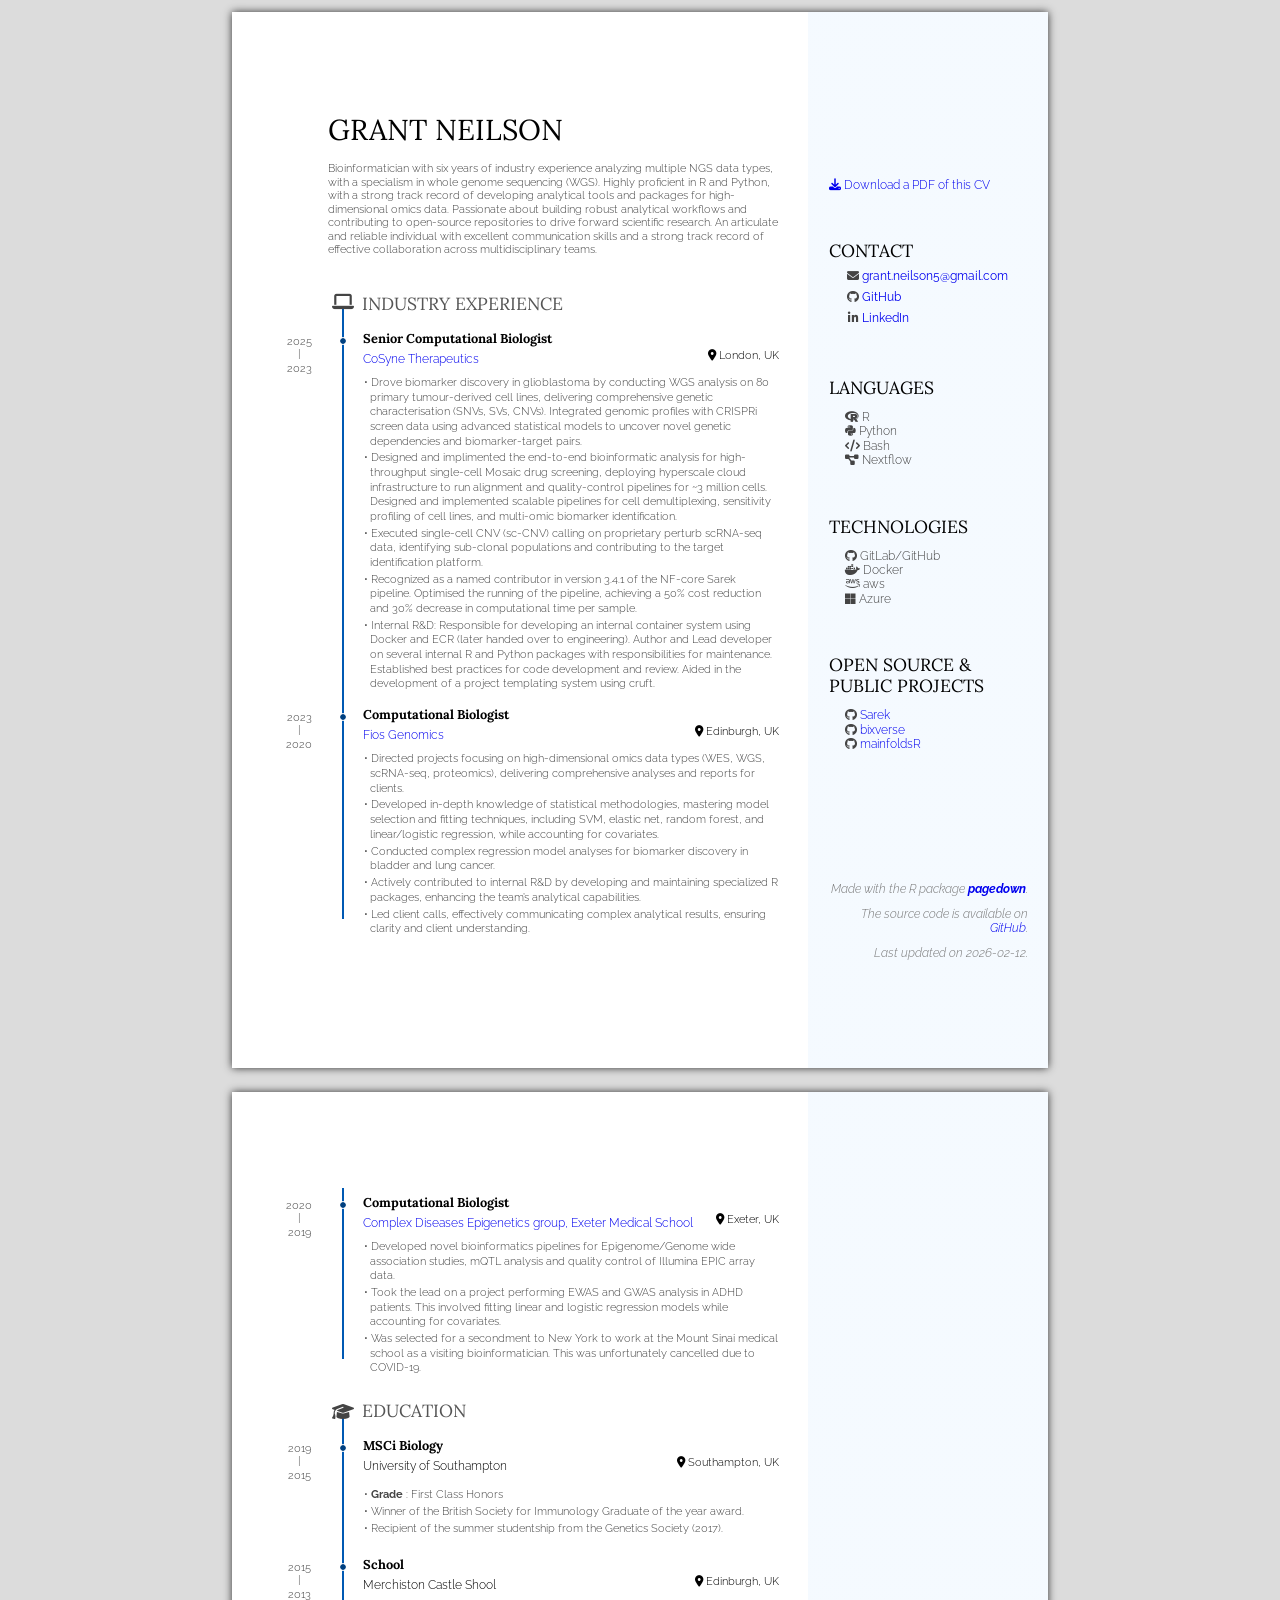
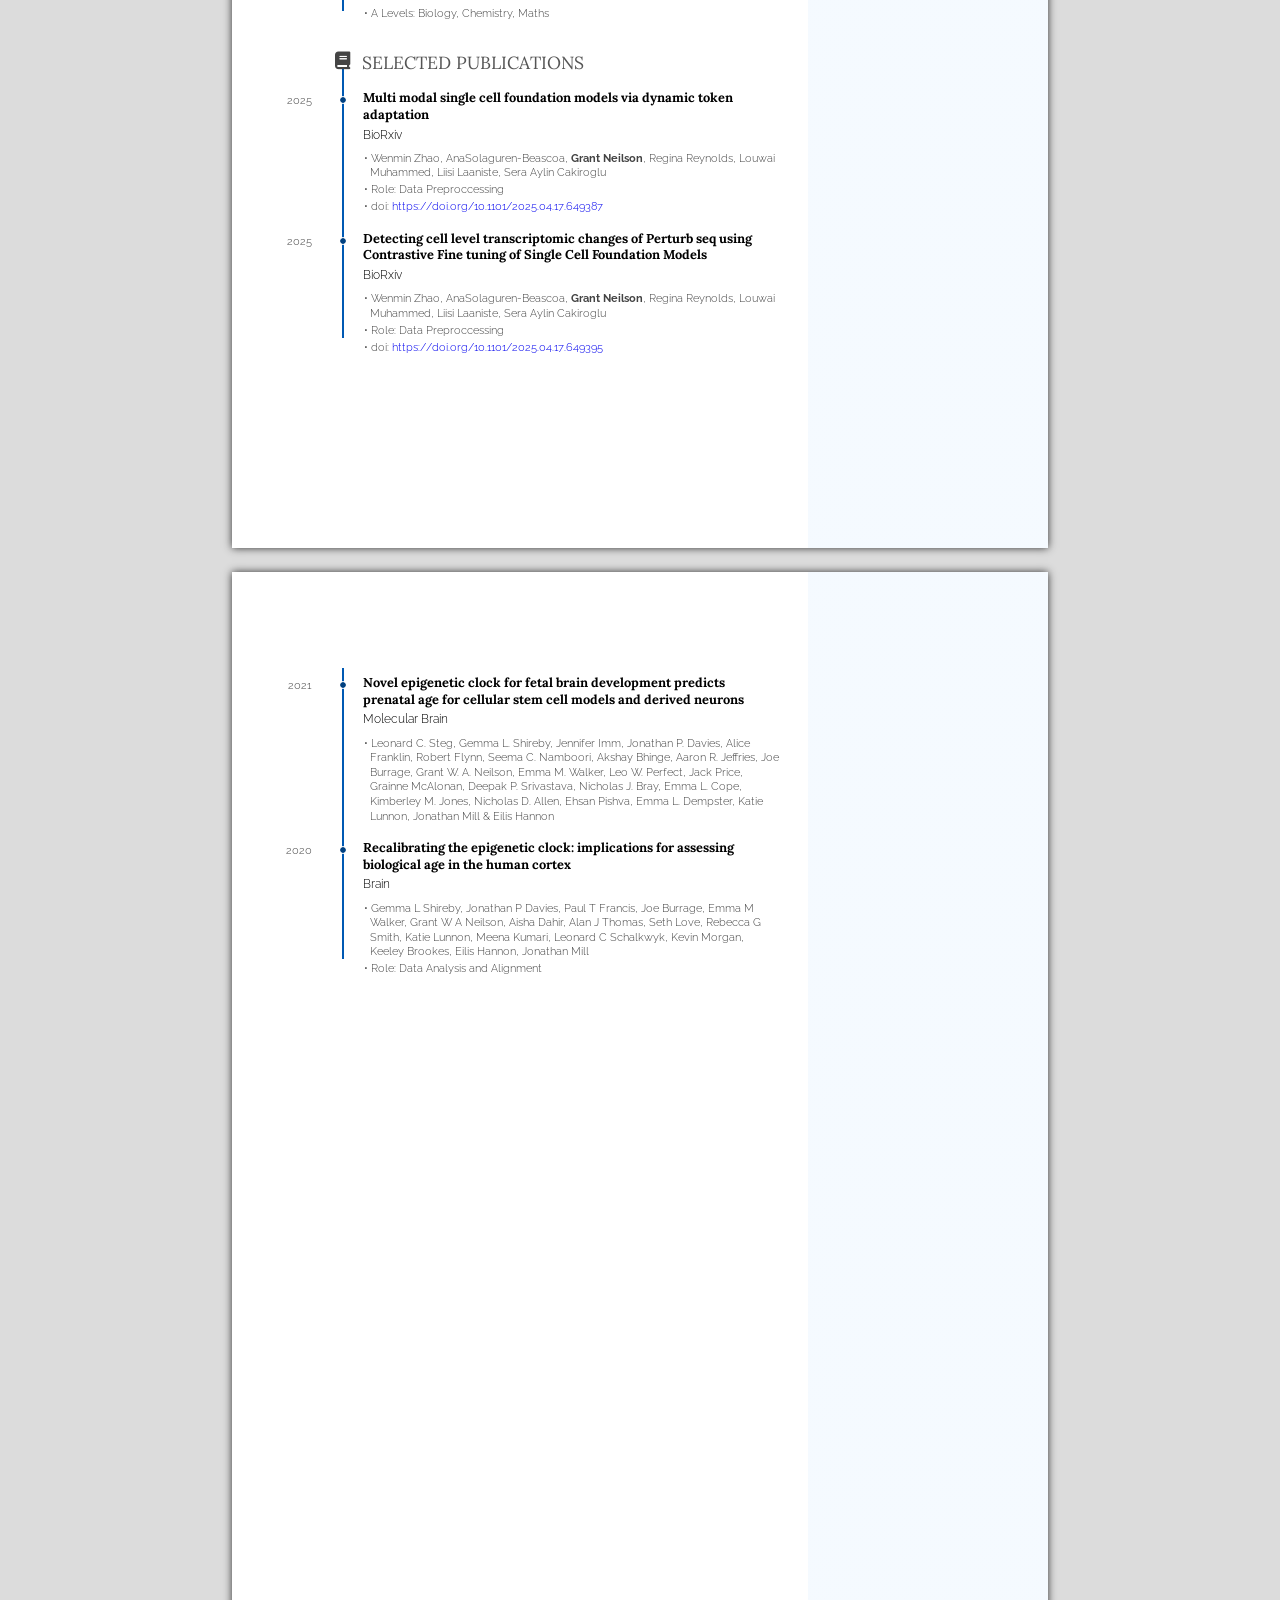
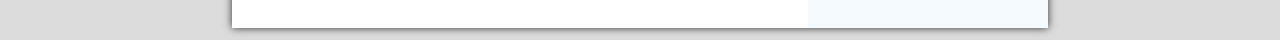
==== docs/index.html @ 5e750977 "reword" ====
<!DOCTYPE html>
<html xmlns="http://www.w3.org/1999/xhtml">
  <head>
    <meta charset="utf-8" />
    <meta http-equiv="Content-Type" content="text/html; charset=utf-8" />
    <meta name="generator" content="pandoc" />
    <meta name="viewport" content="width=device-width, initial-scale=1">

    <meta name="author" content="Grant Neilson" />
    <meta name="date" content="2026-02-12" />
    <title>Grant Neilson’s CV</title>

    
        <style type="text/css">
.fa{font-family:var(--fa-style-family,"Font Awesome 6 Free");font-weight:var(--fa-style,900)}.fa,.fa-brands,.fa-classic,.fa-regular,.fa-sharp,.fa-solid,.fab,.far,.fas{-moz-osx-font-smoothing:grayscale;-webkit-font-smoothing:antialiased;display:var(--fa-display,inline-block);font-style:normal;font-variant:normal;line-height:1;text-rendering:auto}.fa-classic,.fa-regular,.fa-solid,.far,.fas{font-family:"Font Awesome 6 Free"}.fa-brands,.fab{font-family:"Font Awesome 6 Brands"}.fa-1x{font-size:1em}.fa-2x{font-size:2em}.fa-3x{font-size:3em}.fa-4x{font-size:4em}.fa-5x{font-size:5em}.fa-6x{font-size:6em}.fa-7x{font-size:7em}.fa-8x{font-size:8em}.fa-9x{font-size:9em}.fa-10x{font-size:10em}.fa-2xs{font-size:.625em;line-height:.1em;vertical-align:.225em}.fa-xs{font-size:.75em;line-height:.08333em;vertical-align:.125em}.fa-sm{font-size:.875em;line-height:.07143em;vertical-align:.05357em}.fa-lg{font-size:1.25em;line-height:.05em;vertical-align:-.075em}.fa-xl{font-size:1.5em;line-height:.04167em;vertical-align:-.125em}.fa-2xl{font-size:2em;line-height:.03125em;vertical-align:-.1875em}.fa-fw{text-align:center;width:1.25em}.fa-ul{list-style-type:none;margin-left:var(--fa-li-margin,2.5em);padding-left:0}.fa-ul>li{position:relative}.fa-li{left:calc(var(--fa-li-width, 2em)*-1);position:absolute;text-align:center;width:var(--fa-li-width,2em);line-height:inherit}.fa-border{border-radius:var(--fa-border-radius,.1em);border:var(--fa-border-width,.08em) var(--fa-border-style,solid) var(--fa-border-color,#eee);padding:var(--fa-border-padding,.2em .25em .15em)}.fa-pull-left{float:left;margin-right:var(--fa-pull-margin,.3em)}.fa-pull-right{float:right;margin-left:var(--fa-pull-margin,.3em)}.fa-beat{-webkit-animation-name:fa-beat;animation-name:fa-beat;-webkit-animation-delay:var(--fa-animation-delay,0s);animation-delay:var(--fa-animation-delay,0s);-webkit-animation-direction:var(--fa-animation-direction,normal);animation-direction:var(--fa-animation-direction,normal);-webkit-animation-duration:var(--fa-animation-duration,1s);animation-duration:var(--fa-animation-duration,1s);-webkit-animation-iteration-count:var(--fa-animation-iteration-count,infinite);animation-iteration-count:var(--fa-animation-iteration-count,infinite);-webkit-animation-timing-function:var(--fa-animation-timing,ease-in-out);animation-timing-function:var(--fa-animation-timing,ease-in-out)}.fa-bounce{-webkit-animation-name:fa-bounce;animation-name:fa-bounce;-webkit-animation-delay:var(--fa-animation-delay,0s);animation-delay:var(--fa-animation-delay,0s);-webkit-animation-direction:var(--fa-animation-direction,normal);animation-direction:var(--fa-animation-direction,normal);-webkit-animation-duration:var(--fa-animation-duration,1s);animation-duration:var(--fa-animation-duration,1s);-webkit-animation-iteration-count:var(--fa-animation-iteration-count,infinite);animation-iteration-count:var(--fa-animation-iteration-count,infinite);-webkit-animation-timing-function:var(--fa-animation-timing,cubic-bezier(.28,.84,.42,1));animation-timing-function:var(--fa-animation-timing,cubic-bezier(.28,.84,.42,1))}.fa-fade{-webkit-animation-name:fa-fade;animation-name:fa-fade;-webkit-animation-iteration-count:var(--fa-animation-iteration-count,infinite);animation-iteration-count:var(--fa-animation-iteration-count,infinite);-webkit-animation-timing-function:var(--fa-animation-timing,cubic-bezier(.4,0,.6,1));animation-timing-function:var(--fa-animation-timing,cubic-bezier(.4,0,.6,1))}.fa-beat-fade,.fa-fade{-webkit-animation-delay:var(--fa-animation-delay,0s);animation-delay:var(--fa-animation-delay,0s);-webkit-animation-direction:var(--fa-animation-direction,normal);animation-direction:var(--fa-animation-direction,normal);-webkit-animation-duration:var(--fa-animation-duration,1s);animation-duration:var(--fa-animation-duration,1s)}.fa-beat-fade{-webkit-animation-name:fa-beat-fade;animation-name:fa-beat-fade;-webkit-animation-iteration-count:var(--fa-animation-iteration-count,infinite);animation-iteration-count:var(--fa-animation-iteration-count,infinite);-webkit-animation-timing-function:var(--fa-animation-timing,cubic-bezier(.4,0,.6,1));animation-timing-function:var(--fa-animation-timing,cubic-bezier(.4,0,.6,1))}.fa-flip{-webkit-animation-name:fa-flip;animation-name:fa-flip;-webkit-animation-delay:var(--fa-animation-delay,0s);animation-delay:var(--fa-animation-delay,0s);-webkit-animation-direction:var(--fa-animation-direction,normal);animation-direction:var(--fa-animation-direction,normal);-webkit-animation-duration:var(--fa-animation-duration,1s);animation-duration:var(--fa-animation-duration,1s);-webkit-animation-iteration-count:var(--fa-animation-iteration-count,infinite);animation-iteration-count:var(--fa-animation-iteration-count,infinite);-webkit-animation-timing-function:var(--fa-animation-timing,ease-in-out);animation-timing-function:var(--fa-animation-timing,ease-in-out)}.fa-shake{-webkit-animation-name:fa-shake;animation-name:fa-shake;-webkit-animation-duration:var(--fa-animation-duration,1s);animation-duration:var(--fa-animation-duration,1s);-webkit-animation-iteration-count:var(--fa-animation-iteration-count,infinite);animation-iteration-count:var(--fa-animation-iteration-count,infinite);-webkit-animation-timing-function:var(--fa-animation-timing,linear);animation-timing-function:var(--fa-animation-timing,linear)}.fa-shake,.fa-spin{-webkit-animation-delay:var(--fa-animation-delay,0s);animation-delay:var(--fa-animation-delay,0s);-webkit-animation-direction:var(--fa-animation-direction,normal);animation-direction:var(--fa-animation-direction,normal)}.fa-spin{-webkit-animation-name:fa-spin;animation-name:fa-spin;-webkit-animation-duration:var(--fa-animation-duration,2s);animation-duration:var(--fa-animation-duration,2s);-webkit-animation-iteration-count:var(--fa-animation-iteration-count,infinite);animation-iteration-count:var(--fa-animation-iteration-count,infinite);-webkit-animation-timing-function:var(--fa-animation-timing,linear);animation-timing-function:var(--fa-animation-timing,linear)}.fa-spin-reverse{--fa-animation-direction:reverse}.fa-pulse,.fa-spin-pulse{-webkit-animation-name:fa-spin;animation-name:fa-spin;-webkit-animation-direction:var(--fa-animation-direction,normal);animation-direction:var(--fa-animation-direction,normal);-webkit-animation-duration:var(--fa-animation-duration,1s);animation-duration:var(--fa-animation-duration,1s);-webkit-animation-iteration-count:var(--fa-animation-iteration-count,infinite);animation-iteration-count:var(--fa-animation-iteration-count,infinite);-webkit-animation-timing-function:var(--fa-animation-timing,steps(8));animation-timing-function:var(--fa-animation-timing,steps(8))}@media (prefers-reduced-motion:reduce){.fa-beat,.fa-beat-fade,.fa-bounce,.fa-fade,.fa-flip,.fa-pulse,.fa-shake,.fa-spin,.fa-spin-pulse{-webkit-animation-delay:-1ms;animation-delay:-1ms;-webkit-animation-duration:1ms;animation-duration:1ms;-webkit-animation-iteration-count:1;animation-iteration-count:1;-webkit-transition-delay:0s;transition-delay:0s;-webkit-transition-duration:0s;transition-duration:0s}}@-webkit-keyframes fa-beat{0%,90%{-webkit-transform:scale(1);transform:scale(1)}45%{-webkit-transform:scale(var(--fa-beat-scale,1.25));transform:scale(var(--fa-beat-scale,1.25))}}@keyframes fa-beat{0%,90%{-webkit-transform:scale(1);transform:scale(1)}45%{-webkit-transform:scale(var(--fa-beat-scale,1.25));transform:scale(var(--fa-beat-scale,1.25))}}@-webkit-keyframes fa-bounce{0%{-webkit-transform:scale(1) translateY(0);transform:scale(1) translateY(0)}10%{-webkit-transform:scale(var(--fa-bounce-start-scale-x,1.1),var(--fa-bounce-start-scale-y,.9)) translateY(0);transform:scale(var(--fa-bounce-start-scale-x,1.1),var(--fa-bounce-start-scale-y,.9)) translateY(0)}30%{-webkit-transform:scale(var(--fa-bounce-jump-scale-x,.9),var(--fa-bounce-jump-scale-y,1.1)) translateY(var(--fa-bounce-height,-.5em));transform:scale(var(--fa-bounce-jump-scale-x,.9),var(--fa-bounce-jump-scale-y,1.1)) translateY(var(--fa-bounce-height,-.5em))}50%{-webkit-transform:scale(var(--fa-bounce-land-scale-x,1.05),var(--fa-bounce-land-scale-y,.95)) translateY(0);transform:scale(var(--fa-bounce-land-scale-x,1.05),var(--fa-bounce-land-scale-y,.95)) translateY(0)}57%{-webkit-transform:scale(1) translateY(var(--fa-bounce-rebound,-.125em));transform:scale(1) translateY(var(--fa-bounce-rebound,-.125em))}64%{-webkit-transform:scale(1) translateY(0);transform:scale(1) translateY(0)}to{-webkit-transform:scale(1) translateY(0);transform:scale(1) translateY(0)}}@keyframes fa-bounce{0%{-webkit-transform:scale(1) translateY(0);transform:scale(1) translateY(0)}10%{-webkit-transform:scale(var(--fa-bounce-start-scale-x,1.1),var(--fa-bounce-start-scale-y,.9)) translateY(0);transform:scale(var(--fa-bounce-start-scale-x,1.1),var(--fa-bounce-start-scale-y,.9)) translateY(0)}30%{-webkit-transform:scale(var(--fa-bounce-jump-scale-x,.9),var(--fa-bounce-jump-scale-y,1.1)) translateY(var(--fa-bounce-height,-.5em));transform:scale(var(--fa-bounce-jump-scale-x,.9),var(--fa-bounce-jump-scale-y,1.1)) translateY(var(--fa-bounce-height,-.5em))}50%{-webkit-transform:scale(var(--fa-bounce-land-scale-x,1.05),var(--fa-bounce-land-scale-y,.95)) translateY(0);transform:scale(var(--fa-bounce-land-scale-x,1.05),var(--fa-bounce-land-scale-y,.95)) translateY(0)}57%{-webkit-transform:scale(1) translateY(var(--fa-bounce-rebound,-.125em));transform:scale(1) translateY(var(--fa-bounce-rebound,-.125em))}64%{-webkit-transform:scale(1) translateY(0);transform:scale(1) translateY(0)}to{-webkit-transform:scale(1) translateY(0);transform:scale(1) translateY(0)}}@-webkit-keyframes fa-fade{50%{opacity:var(--fa-fade-opacity,.4)}}@keyframes fa-fade{50%{opacity:var(--fa-fade-opacity,.4)}}@-webkit-keyframes fa-beat-fade{0%,to{opacity:var(--fa-beat-fade-opacity,.4);-webkit-transform:scale(1);transform:scale(1)}50%{opacity:1;-webkit-transform:scale(var(--fa-beat-fade-scale,1.125));transform:scale(var(--fa-beat-fade-scale,1.125))}}@keyframes fa-beat-fade{0%,to{opacity:var(--fa-beat-fade-opacity,.4);-webkit-transform:scale(1);transform:scale(1)}50%{opacity:1;-webkit-transform:scale(var(--fa-beat-fade-scale,1.125));transform:scale(var(--fa-beat-fade-scale,1.125))}}@-webkit-keyframes fa-flip{50%{-webkit-transform:rotate3d(var(--fa-flip-x,0),var(--fa-flip-y,1),var(--fa-flip-z,0),var(--fa-flip-angle,-180deg));transform:rotate3d(var(--fa-flip-x,0),var(--fa-flip-y,1),var(--fa-flip-z,0),var(--fa-flip-angle,-180deg))}}@keyframes fa-flip{50%{-webkit-transform:rotate3d(var(--fa-flip-x,0),var(--fa-flip-y,1),var(--fa-flip-z,0),var(--fa-flip-angle,-180deg));transform:rotate3d(var(--fa-flip-x,0),var(--fa-flip-y,1),var(--fa-flip-z,0),var(--fa-flip-angle,-180deg))}}@-webkit-keyframes fa-shake{0%{-webkit-transform:rotate(-15deg);transform:rotate(-15deg)}4%{-webkit-transform:rotate(15deg);transform:rotate(15deg)}8%,24%{-webkit-transform:rotate(-18deg);transform:rotate(-18deg)}12%,28%{-webkit-transform:rotate(18deg);transform:rotate(18deg)}16%{-webkit-transform:rotate(-22deg);transform:rotate(-22deg)}20%{-webkit-transform:rotate(22deg);transform:rotate(22deg)}32%{-webkit-transform:rotate(-12deg);transform:rotate(-12deg)}36%{-webkit-transform:rotate(12deg);transform:rotate(12deg)}40%,to{-webkit-transform:rotate(0deg);transform:rotate(0deg)}}@keyframes fa-shake{0%{-webkit-transform:rotate(-15deg);transform:rotate(-15deg)}4%{-webkit-transform:rotate(15deg);transform:rotate(15deg)}8%,24%{-webkit-transform:rotate(-18deg);transform:rotate(-18deg)}12%,28%{-webkit-transform:rotate(18deg);transform:rotate(18deg)}16%{-webkit-transform:rotate(-22deg);transform:rotate(-22deg)}20%{-webkit-transform:rotate(22deg);transform:rotate(22deg)}32%{-webkit-transform:rotate(-12deg);transform:rotate(-12deg)}36%{-webkit-transform:rotate(12deg);transform:rotate(12deg)}40%,to{-webkit-transform:rotate(0deg);transform:rotate(0deg)}}@-webkit-keyframes fa-spin{0%{-webkit-transform:rotate(0deg);transform:rotate(0deg)}to{-webkit-transform:rotate(1turn);transform:rotate(1turn)}}@keyframes fa-spin{0%{-webkit-transform:rotate(0deg);transform:rotate(0deg)}to{-webkit-transform:rotate(1turn);transform:rotate(1turn)}}.fa-rotate-90{-webkit-transform:rotate(90deg);transform:rotate(90deg)}.fa-rotate-180{-webkit-transform:rotate(180deg);transform:rotate(180deg)}.fa-rotate-270{-webkit-transform:rotate(270deg);transform:rotate(270deg)}.fa-flip-horizontal{-webkit-transform:scaleX(-1);transform:scaleX(-1)}.fa-flip-vertical{-webkit-transform:scaleY(-1);transform:scaleY(-1)}.fa-flip-both,.fa-flip-horizontal.fa-flip-vertical{-webkit-transform:scale(-1);transform:scale(-1)}.fa-rotate-by{-webkit-transform:rotate(var(--fa-rotate-angle,0));transform:rotate(var(--fa-rotate-angle,0))}.fa-stack{display:inline-block;height:2em;line-height:2em;position:relative;vertical-align:middle;width:2.5em}.fa-stack-1x,.fa-stack-2x{left:0;position:absolute;text-align:center;width:100%;z-index:var(--fa-stack-z-index,auto)}.fa-stack-1x{line-height:inherit}.fa-stack-2x{font-size:2em}.fa-inverse{color:var(--fa-inverse,#fff)}
.fa-0:before{content:"\30"}.fa-1:before{content:"\31"}.fa-2:before{content:"\32"}.fa-3:before{content:"\33"}.fa-4:before{content:"\34"}.fa-5:before{content:"\35"}.fa-6:before{content:"\36"}.fa-7:before{content:"\37"}.fa-8:before{content:"\38"}.fa-9:before{content:"\39"}.fa-fill-drip:before{content:"\f576"}.fa-arrows-to-circle:before{content:"\e4bd"}.fa-chevron-circle-right:before,.fa-circle-chevron-right:before{content:"\f138"}.fa-at:before{content:"\40"}.fa-trash-alt:before,.fa-trash-can:before{content:"\f2ed"}.fa-text-height:before{content:"\f034"}.fa-user-times:before,.fa-user-xmark:before{content:"\f235"}.fa-stethoscope:before{content:"\f0f1"}.fa-comment-alt:before,.fa-message:before{content:"\f27a"}.fa-info:before{content:"\f129"}.fa-compress-alt:before,.fa-down-left-and-up-right-to-center:before{content:"\f422"}.fa-explosion:before{content:"\e4e9"}.fa-file-alt:before,.fa-file-lines:before,.fa-file-text:before{content:"\f15c"}.fa-wave-square:before{content:"\f83e"}.fa-ring:before{content:"\f70b"}.fa-building-un:before{content:"\e4d9"}.fa-dice-three:before{content:"\f527"}.fa-calendar-alt:before,.fa-calendar-days:before{content:"\f073"}.fa-anchor-circle-check:before{content:"\e4aa"}.fa-building-circle-arrow-right:before{content:"\e4d1"}.fa-volleyball-ball:before,.fa-volleyball:before{content:"\f45f"}.fa-arrows-up-to-line:before{content:"\e4c2"}.fa-sort-desc:before,.fa-sort-down:before{content:"\f0dd"}.fa-circle-minus:before,.fa-minus-circle:before{content:"\f056"}.fa-door-open:before{content:"\f52b"}.fa-right-from-bracket:before,.fa-sign-out-alt:before{content:"\f2f5"}.fa-atom:before{content:"\f5d2"}.fa-soap:before{content:"\e06e"}.fa-heart-music-camera-bolt:before,.fa-icons:before{content:"\f86d"}.fa-microphone-alt-slash:before,.fa-microphone-lines-slash:before{content:"\f539"}.fa-bridge-circle-check:before{content:"\e4c9"}.fa-pump-medical:before{content:"\e06a"}.fa-fingerprint:before{content:"\f577"}.fa-hand-point-right:before{content:"\f0a4"}.fa-magnifying-glass-location:before,.fa-search-location:before{content:"\f689"}.fa-forward-step:before,.fa-step-forward:before{content:"\f051"}.fa-face-smile-beam:before,.fa-smile-beam:before{content:"\f5b8"}.fa-flag-checkered:before{content:"\f11e"}.fa-football-ball:before,.fa-football:before{content:"\f44e"}.fa-school-circle-exclamation:before{content:"\e56c"}.fa-crop:before{content:"\f125"}.fa-angle-double-down:before,.fa-angles-down:before{content:"\f103"}.fa-users-rectangle:before{content:"\e594"}.fa-people-roof:before{content:"\e537"}.fa-people-line:before{content:"\e534"}.fa-beer-mug-empty:before,.fa-beer:before{content:"\f0fc"}.fa-diagram-predecessor:before{content:"\e477"}.fa-arrow-up-long:before,.fa-long-arrow-up:before{content:"\f176"}.fa-burn:before,.fa-fire-flame-simple:before{content:"\f46a"}.fa-male:before,.fa-person:before{content:"\f183"}.fa-laptop:before{content:"\f109"}.fa-file-csv:before{content:"\f6dd"}.fa-menorah:before{content:"\f676"}.fa-truck-plane:before{content:"\e58f"}.fa-record-vinyl:before{content:"\f8d9"}.fa-face-grin-stars:before,.fa-grin-stars:before{content:"\f587"}.fa-bong:before{content:"\f55c"}.fa-pastafarianism:before,.fa-spaghetti-monster-flying:before{content:"\f67b"}.fa-arrow-down-up-across-line:before{content:"\e4af"}.fa-spoon:before,.fa-utensil-spoon:before{content:"\f2e5"}.fa-jar-wheat:before{content:"\e517"}.fa-envelopes-bulk:before,.fa-mail-bulk:before{content:"\f674"}.fa-file-circle-exclamation:before{content:"\e4eb"}.fa-circle-h:before,.fa-hospital-symbol:before{content:"\f47e"}.fa-pager:before{content:"\f815"}.fa-address-book:before,.fa-contact-book:before{content:"\f2b9"}.fa-strikethrough:before{content:"\f0cc"}.fa-k:before{content:"\4b"}.fa-landmark-flag:before{content:"\e51c"}.fa-pencil-alt:before,.fa-pencil:before{content:"\f303"}.fa-backward:before{content:"\f04a"}.fa-caret-right:before{content:"\f0da"}.fa-comments:before{content:"\f086"}.fa-file-clipboard:before,.fa-paste:before{content:"\f0ea"}.fa-code-pull-request:before{content:"\e13c"}.fa-clipboard-list:before{content:"\f46d"}.fa-truck-loading:before,.fa-truck-ramp-box:before{content:"\f4de"}.fa-user-check:before{content:"\f4fc"}.fa-vial-virus:before{content:"\e597"}.fa-sheet-plastic:before{content:"\e571"}.fa-blog:before{content:"\f781"}.fa-user-ninja:before{content:"\f504"}.fa-person-arrow-up-from-line:before{content:"\e539"}.fa-scroll-torah:before,.fa-torah:before{content:"\f6a0"}.fa-broom-ball:before,.fa-quidditch-broom-ball:before,.fa-quidditch:before{content:"\f458"}.fa-toggle-off:before{content:"\f204"}.fa-archive:before,.fa-box-archive:before{content:"\f187"}.fa-person-drowning:before{content:"\e545"}.fa-arrow-down-9-1:before,.fa-sort-numeric-desc:before,.fa-sort-numeric-down-alt:before{content:"\f886"}.fa-face-grin-tongue-squint:before,.fa-grin-tongue-squint:before{content:"\f58a"}.fa-spray-can:before{content:"\f5bd"}.fa-truck-monster:before{content:"\f63b"}.fa-w:before{content:"\57"}.fa-earth-africa:before,.fa-globe-africa:before{content:"\f57c"}.fa-rainbow:before{content:"\f75b"}.fa-circle-notch:before{content:"\f1ce"}.fa-tablet-alt:before,.fa-tablet-screen-button:before{content:"\f3fa"}.fa-paw:before{content:"\f1b0"}.fa-cloud:before{content:"\f0c2"}.fa-trowel-bricks:before{content:"\e58a"}.fa-face-flushed:before,.fa-flushed:before{content:"\f579"}.fa-hospital-user:before{content:"\f80d"}.fa-tent-arrow-left-right:before{content:"\e57f"}.fa-gavel:before,.fa-legal:before{content:"\f0e3"}.fa-binoculars:before{content:"\f1e5"}.fa-microphone-slash:before{content:"\f131"}.fa-box-tissue:before{content:"\e05b"}.fa-motorcycle:before{content:"\f21c"}.fa-bell-concierge:before,.fa-concierge-bell:before{content:"\f562"}.fa-pen-ruler:before,.fa-pencil-ruler:before{content:"\f5ae"}.fa-people-arrows-left-right:before,.fa-people-arrows:before{content:"\e068"}.fa-mars-and-venus-burst:before{content:"\e523"}.fa-caret-square-right:before,.fa-square-caret-right:before{content:"\f152"}.fa-cut:before,.fa-scissors:before{content:"\f0c4"}.fa-sun-plant-wilt:before{content:"\e57a"}.fa-toilets-portable:before{content:"\e584"}.fa-hockey-puck:before{content:"\f453"}.fa-table:before{content:"\f0ce"}.fa-magnifying-glass-arrow-right:before{content:"\e521"}.fa-digital-tachograph:before,.fa-tachograph-digital:before{content:"\f566"}.fa-users-slash:before{content:"\e073"}.fa-clover:before{content:"\e139"}.fa-mail-reply:before,.fa-reply:before{content:"\f3e5"}.fa-star-and-crescent:before{content:"\f699"}.fa-house-fire:before{content:"\e50c"}.fa-minus-square:before,.fa-square-minus:before{content:"\f146"}.fa-helicopter:before{content:"\f533"}.fa-compass:before{content:"\f14e"}.fa-caret-square-down:before,.fa-square-caret-down:before{content:"\f150"}.fa-file-circle-question:before{content:"\e4ef"}.fa-laptop-code:before{content:"\f5fc"}.fa-swatchbook:before{content:"\f5c3"}.fa-prescription-bottle:before{content:"\f485"}.fa-bars:before,.fa-navicon:before{content:"\f0c9"}.fa-people-group:before{content:"\e533"}.fa-hourglass-3:before,.fa-hourglass-end:before{content:"\f253"}.fa-heart-broken:before,.fa-heart-crack:before{content:"\f7a9"}.fa-external-link-square-alt:before,.fa-square-up-right:before{content:"\f360"}.fa-face-kiss-beam:before,.fa-kiss-beam:before{content:"\f597"}.fa-film:before{content:"\f008"}.fa-ruler-horizontal:before{content:"\f547"}.fa-people-robbery:before{content:"\e536"}.fa-lightbulb:before{content:"\f0eb"}.fa-caret-left:before{content:"\f0d9"}.fa-circle-exclamation:before,.fa-exclamation-circle:before{content:"\f06a"}.fa-school-circle-xmark:before{content:"\e56d"}.fa-arrow-right-from-bracket:before,.fa-sign-out:before{content:"\f08b"}.fa-chevron-circle-down:before,.fa-circle-chevron-down:before{content:"\f13a"}.fa-unlock-alt:before,.fa-unlock-keyhole:before{content:"\f13e"}.fa-cloud-showers-heavy:before{content:"\f740"}.fa-headphones-alt:before,.fa-headphones-simple:before{content:"\f58f"}.fa-sitemap:before{content:"\f0e8"}.fa-circle-dollar-to-slot:before,.fa-donate:before{content:"\f4b9"}.fa-memory:before{content:"\f538"}.fa-road-spikes:before{content:"\e568"}.fa-fire-burner:before{content:"\e4f1"}.fa-flag:before{content:"\f024"}.fa-hanukiah:before{content:"\f6e6"}.fa-feather:before{content:"\f52d"}.fa-volume-down:before,.fa-volume-low:before{content:"\f027"}.fa-comment-slash:before{content:"\f4b3"}.fa-cloud-sun-rain:before{content:"\f743"}.fa-compress:before{content:"\f066"}.fa-wheat-alt:before,.fa-wheat-awn:before{content:"\e2cd"}.fa-ankh:before{content:"\f644"}.fa-hands-holding-child:before{content:"\e4fa"}.fa-asterisk:before{content:"\2a"}.fa-check-square:before,.fa-square-check:before{content:"\f14a"}.fa-peseta-sign:before{content:"\e221"}.fa-header:before,.fa-heading:before{content:"\f1dc"}.fa-ghost:before{content:"\f6e2"}.fa-list-squares:before,.fa-list:before{content:"\f03a"}.fa-phone-square-alt:before,.fa-square-phone-flip:before{content:"\f87b"}.fa-cart-plus:before{content:"\f217"}.fa-gamepad:before{content:"\f11b"}.fa-circle-dot:before,.fa-dot-circle:before{content:"\f192"}.fa-dizzy:before,.fa-face-dizzy:before{content:"\f567"}.fa-egg:before{content:"\f7fb"}.fa-house-medical-circle-xmark:before{content:"\e513"}.fa-campground:before{content:"\f6bb"}.fa-folder-plus:before{content:"\f65e"}.fa-futbol-ball:before,.fa-futbol:before,.fa-soccer-ball:before{content:"\f1e3"}.fa-paint-brush:before,.fa-paintbrush:before{content:"\f1fc"}.fa-lock:before{content:"\f023"}.fa-gas-pump:before{content:"\f52f"}.fa-hot-tub-person:before,.fa-hot-tub:before{content:"\f593"}.fa-map-location:before,.fa-map-marked:before{content:"\f59f"}.fa-house-flood-water:before{content:"\e50e"}.fa-tree:before{content:"\f1bb"}.fa-bridge-lock:before{content:"\e4cc"}.fa-sack-dollar:before{content:"\f81d"}.fa-edit:before,.fa-pen-to-square:before{content:"\f044"}.fa-car-side:before{content:"\f5e4"}.fa-share-alt:before,.fa-share-nodes:before{content:"\f1e0"}.fa-heart-circle-minus:before{content:"\e4ff"}.fa-hourglass-2:before,.fa-hourglass-half:before{content:"\f252"}.fa-microscope:before{content:"\f610"}.fa-sink:before{content:"\e06d"}.fa-bag-shopping:before,.fa-shopping-bag:before{content:"\f290"}.fa-arrow-down-z-a:before,.fa-sort-alpha-desc:before,.fa-sort-alpha-down-alt:before{content:"\f881"}.fa-mitten:before{content:"\f7b5"}.fa-person-rays:before{content:"\e54d"}.fa-users:before{content:"\f0c0"}.fa-eye-slash:before{content:"\f070"}.fa-flask-vial:before{content:"\e4f3"}.fa-hand-paper:before,.fa-hand:before{content:"\f256"}.fa-om:before{content:"\f679"}.fa-worm:before{content:"\e599"}.fa-house-circle-xmark:before{content:"\e50b"}.fa-plug:before{content:"\f1e6"}.fa-chevron-up:before{content:"\f077"}.fa-hand-spock:before{content:"\f259"}.fa-stopwatch:before{content:"\f2f2"}.fa-face-kiss:before,.fa-kiss:before{content:"\f596"}.fa-bridge-circle-xmark:before{content:"\e4cb"}.fa-face-grin-tongue:before,.fa-grin-tongue:before{content:"\f589"}.fa-chess-bishop:before{content:"\f43a"}.fa-face-grin-wink:before,.fa-grin-wink:before{content:"\f58c"}.fa-deaf:before,.fa-deafness:before,.fa-ear-deaf:before,.fa-hard-of-hearing:before{content:"\f2a4"}.fa-road-circle-check:before{content:"\e564"}.fa-dice-five:before{content:"\f523"}.fa-rss-square:before,.fa-square-rss:before{content:"\f143"}.fa-land-mine-on:before{content:"\e51b"}.fa-i-cursor:before{content:"\f246"}.fa-stamp:before{content:"\f5bf"}.fa-stairs:before{content:"\e289"}.fa-i:before{content:"\49"}.fa-hryvnia-sign:before,.fa-hryvnia:before{content:"\f6f2"}.fa-pills:before{content:"\f484"}.fa-face-grin-wide:before,.fa-grin-alt:before{content:"\f581"}.fa-tooth:before{content:"\f5c9"}.fa-v:before{content:"\56"}.fa-bangladeshi-taka-sign:before{content:"\e2e6"}.fa-bicycle:before{content:"\f206"}.fa-rod-asclepius:before,.fa-rod-snake:before,.fa-staff-aesculapius:before,.fa-staff-snake:before{content:"\e579"}.fa-head-side-cough-slash:before{content:"\e062"}.fa-ambulance:before,.fa-truck-medical:before{content:"\f0f9"}.fa-wheat-awn-circle-exclamation:before{content:"\e598"}.fa-snowman:before{content:"\f7d0"}.fa-mortar-pestle:before{content:"\f5a7"}.fa-road-barrier:before{content:"\e562"}.fa-school:before{content:"\f549"}.fa-igloo:before{content:"\f7ae"}.fa-joint:before{content:"\f595"}.fa-angle-right:before{content:"\f105"}.fa-horse:before{content:"\f6f0"}.fa-q:before{content:"\51"}.fa-g:before{content:"\47"}.fa-notes-medical:before{content:"\f481"}.fa-temperature-2:before,.fa-temperature-half:before,.fa-thermometer-2:before,.fa-thermometer-half:before{content:"\f2c9"}.fa-dong-sign:before{content:"\e169"}.fa-capsules:before{content:"\f46b"}.fa-poo-bolt:before,.fa-poo-storm:before{content:"\f75a"}.fa-face-frown-open:before,.fa-frown-open:before{content:"\f57a"}.fa-hand-point-up:before{content:"\f0a6"}.fa-money-bill:before{content:"\f0d6"}.fa-bookmark:before{content:"\f02e"}.fa-align-justify:before{content:"\f039"}.fa-umbrella-beach:before{content:"\f5ca"}.fa-helmet-un:before{content:"\e503"}.fa-bullseye:before{content:"\f140"}.fa-bacon:before{content:"\f7e5"}.fa-hand-point-down:before{content:"\f0a7"}.fa-arrow-up-from-bracket:before{content:"\e09a"}.fa-folder-blank:before,.fa-folder:before{content:"\f07b"}.fa-file-medical-alt:before,.fa-file-waveform:before{content:"\f478"}.fa-radiation:before{content:"\f7b9"}.fa-chart-simple:before{content:"\e473"}.fa-mars-stroke:before{content:"\f229"}.fa-vial:before{content:"\f492"}.fa-dashboard:before,.fa-gauge-med:before,.fa-gauge:before,.fa-tachometer-alt-average:before{content:"\f624"}.fa-magic-wand-sparkles:before,.fa-wand-magic-sparkles:before{content:"\e2ca"}.fa-e:before{content:"\45"}.fa-pen-alt:before,.fa-pen-clip:before{content:"\f305"}.fa-bridge-circle-exclamation:before{content:"\e4ca"}.fa-user:before{content:"\f007"}.fa-school-circle-check:before{content:"\e56b"}.fa-dumpster:before{content:"\f793"}.fa-shuttle-van:before,.fa-van-shuttle:before{content:"\f5b6"}.fa-building-user:before{content:"\e4da"}.fa-caret-square-left:before,.fa-square-caret-left:before{content:"\f191"}.fa-highlighter:before{content:"\f591"}.fa-key:before{content:"\f084"}.fa-bullhorn:before{content:"\f0a1"}.fa-globe:before{content:"\f0ac"}.fa-synagogue:before{content:"\f69b"}.fa-person-half-dress:before{content:"\e548"}.fa-road-bridge:before{content:"\e563"}.fa-location-arrow:before{content:"\f124"}.fa-c:before{content:"\43"}.fa-tablet-button:before{content:"\f10a"}.fa-building-lock:before{content:"\e4d6"}.fa-pizza-slice:before{content:"\f818"}.fa-money-bill-wave:before{content:"\f53a"}.fa-area-chart:before,.fa-chart-area:before{content:"\f1fe"}.fa-house-flag:before{content:"\e50d"}.fa-person-circle-minus:before{content:"\e540"}.fa-ban:before,.fa-cancel:before{content:"\f05e"}.fa-camera-rotate:before{content:"\e0d8"}.fa-air-freshener:before,.fa-spray-can-sparkles:before{content:"\f5d0"}.fa-star:before{content:"\f005"}.fa-repeat:before{content:"\f363"}.fa-cross:before{content:"\f654"}.fa-box:before{content:"\f466"}.fa-venus-mars:before{content:"\f228"}.fa-arrow-pointer:before,.fa-mouse-pointer:before{content:"\f245"}.fa-expand-arrows-alt:before,.fa-maximize:before{content:"\f31e"}.fa-charging-station:before{content:"\f5e7"}.fa-shapes:before,.fa-triangle-circle-square:before{content:"\f61f"}.fa-random:before,.fa-shuffle:before{content:"\f074"}.fa-person-running:before,.fa-running:before{content:"\f70c"}.fa-mobile-retro:before{content:"\e527"}.fa-grip-lines-vertical:before{content:"\f7a5"}.fa-spider:before{content:"\f717"}.fa-hands-bound:before{content:"\e4f9"}.fa-file-invoice-dollar:before{content:"\f571"}.fa-plane-circle-exclamation:before{content:"\e556"}.fa-x-ray:before{content:"\f497"}.fa-spell-check:before{content:"\f891"}.fa-slash:before{content:"\f715"}.fa-computer-mouse:before,.fa-mouse:before{content:"\f8cc"}.fa-arrow-right-to-bracket:before,.fa-sign-in:before{content:"\f090"}.fa-shop-slash:before,.fa-store-alt-slash:before{content:"\e070"}.fa-server:before{content:"\f233"}.fa-virus-covid-slash:before{content:"\e4a9"}.fa-shop-lock:before{content:"\e4a5"}.fa-hourglass-1:before,.fa-hourglass-start:before{content:"\f251"}.fa-blender-phone:before{content:"\f6b6"}.fa-building-wheat:before{content:"\e4db"}.fa-person-breastfeeding:before{content:"\e53a"}.fa-right-to-bracket:before,.fa-sign-in-alt:before{content:"\f2f6"}.fa-venus:before{content:"\f221"}.fa-passport:before{content:"\f5ab"}.fa-heart-pulse:before,.fa-heartbeat:before{content:"\f21e"}.fa-people-carry-box:before,.fa-people-carry:before{content:"\f4ce"}.fa-temperature-high:before{content:"\f769"}.fa-microchip:before{content:"\f2db"}.fa-crown:before{content:"\f521"}.fa-weight-hanging:before{content:"\f5cd"}.fa-xmarks-lines:before{content:"\e59a"}.fa-file-prescription:before{content:"\f572"}.fa-weight-scale:before,.fa-weight:before{content:"\f496"}.fa-user-friends:before,.fa-user-group:before{content:"\f500"}.fa-arrow-up-a-z:before,.fa-sort-alpha-up:before{content:"\f15e"}.fa-chess-knight:before{content:"\f441"}.fa-face-laugh-squint:before,.fa-laugh-squint:before{content:"\f59b"}.fa-wheelchair:before{content:"\f193"}.fa-arrow-circle-up:before,.fa-circle-arrow-up:before{content:"\f0aa"}.fa-toggle-on:before{content:"\f205"}.fa-person-walking:before,.fa-walking:before{content:"\f554"}.fa-l:before{content:"\4c"}.fa-fire:before{content:"\f06d"}.fa-bed-pulse:before,.fa-procedures:before{content:"\f487"}.fa-shuttle-space:before,.fa-space-shuttle:before{content:"\f197"}.fa-face-laugh:before,.fa-laugh:before{content:"\f599"}.fa-folder-open:before{content:"\f07c"}.fa-heart-circle-plus:before{content:"\e500"}.fa-code-fork:before{content:"\e13b"}.fa-city:before{content:"\f64f"}.fa-microphone-alt:before,.fa-microphone-lines:before{content:"\f3c9"}.fa-pepper-hot:before{content:"\f816"}.fa-unlock:before{content:"\f09c"}.fa-colon-sign:before{content:"\e140"}.fa-headset:before{content:"\f590"}.fa-store-slash:before{content:"\e071"}.fa-road-circle-xmark:before{content:"\e566"}.fa-user-minus:before{content:"\f503"}.fa-mars-stroke-up:before,.fa-mars-stroke-v:before{content:"\f22a"}.fa-champagne-glasses:before,.fa-glass-cheers:before{content:"\f79f"}.fa-clipboard:before{content:"\f328"}.fa-house-circle-exclamation:before{content:"\e50a"}.fa-file-arrow-up:before,.fa-file-upload:before{content:"\f574"}.fa-wifi-3:before,.fa-wifi-strong:before,.fa-wifi:before{content:"\f1eb"}.fa-bath:before,.fa-bathtub:before{content:"\f2cd"}.fa-underline:before{content:"\f0cd"}.fa-user-edit:before,.fa-user-pen:before{content:"\f4ff"}.fa-signature:before{content:"\f5b7"}.fa-stroopwafel:before{content:"\f551"}.fa-bold:before{content:"\f032"}.fa-anchor-lock:before{content:"\e4ad"}.fa-building-ngo:before{content:"\e4d7"}.fa-manat-sign:before{content:"\e1d5"}.fa-not-equal:before{content:"\f53e"}.fa-border-style:before,.fa-border-top-left:before{content:"\f853"}.fa-map-location-dot:before,.fa-map-marked-alt:before{content:"\f5a0"}.fa-jedi:before{content:"\f669"}.fa-poll:before,.fa-square-poll-vertical:before{content:"\f681"}.fa-mug-hot:before{content:"\f7b6"}.fa-battery-car:before,.fa-car-battery:before{content:"\f5df"}.fa-gift:before{content:"\f06b"}.fa-dice-two:before{content:"\f528"}.fa-chess-queen:before{content:"\f445"}.fa-glasses:before{content:"\f530"}.fa-chess-board:before{content:"\f43c"}.fa-building-circle-check:before{content:"\e4d2"}.fa-person-chalkboard:before{content:"\e53d"}.fa-mars-stroke-h:before,.fa-mars-stroke-right:before{content:"\f22b"}.fa-hand-back-fist:before,.fa-hand-rock:before{content:"\f255"}.fa-caret-square-up:before,.fa-square-caret-up:before{content:"\f151"}.fa-cloud-showers-water:before{content:"\e4e4"}.fa-bar-chart:before,.fa-chart-bar:before{content:"\f080"}.fa-hands-bubbles:before,.fa-hands-wash:before{content:"\e05e"}.fa-less-than-equal:before{content:"\f537"}.fa-train:before{content:"\f238"}.fa-eye-low-vision:before,.fa-low-vision:before{content:"\f2a8"}.fa-crow:before{content:"\f520"}.fa-sailboat:before{content:"\e445"}.fa-window-restore:before{content:"\f2d2"}.fa-plus-square:before,.fa-square-plus:before{content:"\f0fe"}.fa-torii-gate:before{content:"\f6a1"}.fa-frog:before{content:"\f52e"}.fa-bucket:before{content:"\e4cf"}.fa-image:before{content:"\f03e"}.fa-microphone:before{content:"\f130"}.fa-cow:before{content:"\f6c8"}.fa-caret-up:before{content:"\f0d8"}.fa-screwdriver:before{content:"\f54a"}.fa-folder-closed:before{content:"\e185"}.fa-house-tsunami:before{content:"\e515"}.fa-square-nfi:before{content:"\e576"}.fa-arrow-up-from-ground-water:before{content:"\e4b5"}.fa-glass-martini-alt:before,.fa-martini-glass:before{content:"\f57b"}.fa-rotate-back:before,.fa-rotate-backward:before,.fa-rotate-left:before,.fa-undo-alt:before{content:"\f2ea"}.fa-columns:before,.fa-table-columns:before{content:"\f0db"}.fa-lemon:before{content:"\f094"}.fa-head-side-mask:before{content:"\e063"}.fa-handshake:before{content:"\f2b5"}.fa-gem:before{content:"\f3a5"}.fa-dolly-box:before,.fa-dolly:before{content:"\f472"}.fa-smoking:before{content:"\f48d"}.fa-compress-arrows-alt:before,.fa-minimize:before{content:"\f78c"}.fa-monument:before{content:"\f5a6"}.fa-snowplow:before{content:"\f7d2"}.fa-angle-double-right:before,.fa-angles-right:before{content:"\f101"}.fa-cannabis:before{content:"\f55f"}.fa-circle-play:before,.fa-play-circle:before{content:"\f144"}.fa-tablets:before{content:"\f490"}.fa-ethernet:before{content:"\f796"}.fa-eur:before,.fa-euro-sign:before,.fa-euro:before{content:"\f153"}.fa-chair:before{content:"\f6c0"}.fa-check-circle:before,.fa-circle-check:before{content:"\f058"}.fa-circle-stop:before,.fa-stop-circle:before{content:"\f28d"}.fa-compass-drafting:before,.fa-drafting-compass:before{content:"\f568"}.fa-plate-wheat:before{content:"\e55a"}.fa-icicles:before{content:"\f7ad"}.fa-person-shelter:before{content:"\e54f"}.fa-neuter:before{content:"\f22c"}.fa-id-badge:before{content:"\f2c1"}.fa-marker:before{content:"\f5a1"}.fa-face-laugh-beam:before,.fa-laugh-beam:before{content:"\f59a"}.fa-helicopter-symbol:before{content:"\e502"}.fa-universal-access:before{content:"\f29a"}.fa-chevron-circle-up:before,.fa-circle-chevron-up:before{content:"\f139"}.fa-lari-sign:before{content:"\e1c8"}.fa-volcano:before{content:"\f770"}.fa-person-walking-dashed-line-arrow-right:before{content:"\e553"}.fa-gbp:before,.fa-pound-sign:before,.fa-sterling-sign:before{content:"\f154"}.fa-viruses:before{content:"\e076"}.fa-square-person-confined:before{content:"\e577"}.fa-user-tie:before{content:"\f508"}.fa-arrow-down-long:before,.fa-long-arrow-down:before{content:"\f175"}.fa-tent-arrow-down-to-line:before{content:"\e57e"}.fa-certificate:before{content:"\f0a3"}.fa-mail-reply-all:before,.fa-reply-all:before{content:"\f122"}.fa-suitcase:before{content:"\f0f2"}.fa-person-skating:before,.fa-skating:before{content:"\f7c5"}.fa-filter-circle-dollar:before,.fa-funnel-dollar:before{content:"\f662"}.fa-camera-retro:before{content:"\f083"}.fa-arrow-circle-down:before,.fa-circle-arrow-down:before{content:"\f0ab"}.fa-arrow-right-to-file:before,.fa-file-import:before{content:"\f56f"}.fa-external-link-square:before,.fa-square-arrow-up-right:before{content:"\f14c"}.fa-box-open:before{content:"\f49e"}.fa-scroll:before{content:"\f70e"}.fa-spa:before{content:"\f5bb"}.fa-location-pin-lock:before{content:"\e51f"}.fa-pause:before{content:"\f04c"}.fa-hill-avalanche:before{content:"\e507"}.fa-temperature-0:before,.fa-temperature-empty:before,.fa-thermometer-0:before,.fa-thermometer-empty:before{content:"\f2cb"}.fa-bomb:before{content:"\f1e2"}.fa-registered:before{content:"\f25d"}.fa-address-card:before,.fa-contact-card:before,.fa-vcard:before{content:"\f2bb"}.fa-balance-scale-right:before,.fa-scale-unbalanced-flip:before{content:"\f516"}.fa-subscript:before{content:"\f12c"}.fa-diamond-turn-right:before,.fa-directions:before{content:"\f5eb"}.fa-burst:before{content:"\e4dc"}.fa-house-laptop:before,.fa-laptop-house:before{content:"\e066"}.fa-face-tired:before,.fa-tired:before{content:"\f5c8"}.fa-money-bills:before{content:"\e1f3"}.fa-smog:before{content:"\f75f"}.fa-crutch:before{content:"\f7f7"}.fa-cloud-arrow-up:before,.fa-cloud-upload-alt:before,.fa-cloud-upload:before{content:"\f0ee"}.fa-palette:before{content:"\f53f"}.fa-arrows-turn-right:before{content:"\e4c0"}.fa-vest:before{content:"\e085"}.fa-ferry:before{content:"\e4ea"}.fa-arrows-down-to-people:before{content:"\e4b9"}.fa-seedling:before,.fa-sprout:before{content:"\f4d8"}.fa-arrows-alt-h:before,.fa-left-right:before{content:"\f337"}.fa-boxes-packing:before{content:"\e4c7"}.fa-arrow-circle-left:before,.fa-circle-arrow-left:before{content:"\f0a8"}.fa-group-arrows-rotate:before{content:"\e4f6"}.fa-bowl-food:before{content:"\e4c6"}.fa-candy-cane:before{content:"\f786"}.fa-arrow-down-wide-short:before,.fa-sort-amount-asc:before,.fa-sort-amount-down:before{content:"\f160"}.fa-cloud-bolt:before,.fa-thunderstorm:before{content:"\f76c"}.fa-remove-format:before,.fa-text-slash:before{content:"\f87d"}.fa-face-smile-wink:before,.fa-smile-wink:before{content:"\f4da"}.fa-file-word:before{content:"\f1c2"}.fa-file-powerpoint:before{content:"\f1c4"}.fa-arrows-h:before,.fa-arrows-left-right:before{content:"\f07e"}.fa-house-lock:before{content:"\e510"}.fa-cloud-arrow-down:before,.fa-cloud-download-alt:before,.fa-cloud-download:before{content:"\f0ed"}.fa-children:before{content:"\e4e1"}.fa-blackboard:before,.fa-chalkboard:before{content:"\f51b"}.fa-user-alt-slash:before,.fa-user-large-slash:before{content:"\f4fa"}.fa-envelope-open:before{content:"\f2b6"}.fa-handshake-alt-slash:before,.fa-handshake-simple-slash:before{content:"\e05f"}.fa-mattress-pillow:before{content:"\e525"}.fa-guarani-sign:before{content:"\e19a"}.fa-arrows-rotate:before,.fa-refresh:before,.fa-sync:before{content:"\f021"}.fa-fire-extinguisher:before{content:"\f134"}.fa-cruzeiro-sign:before{content:"\e152"}.fa-greater-than-equal:before{content:"\f532"}.fa-shield-alt:before,.fa-shield-halved:before{content:"\f3ed"}.fa-atlas:before,.fa-book-atlas:before{content:"\f558"}.fa-virus:before{content:"\e074"}.fa-envelope-circle-check:before{content:"\e4e8"}.fa-layer-group:before{content:"\f5fd"}.fa-arrows-to-dot:before{content:"\e4be"}.fa-archway:before{content:"\f557"}.fa-heart-circle-check:before{content:"\e4fd"}.fa-house-chimney-crack:before,.fa-house-damage:before{content:"\f6f1"}.fa-file-archive:before,.fa-file-zipper:before{content:"\f1c6"}.fa-square:before{content:"\f0c8"}.fa-glass-martini:before,.fa-martini-glass-empty:before{content:"\f000"}.fa-couch:before{content:"\f4b8"}.fa-cedi-sign:before{content:"\e0df"}.fa-italic:before{content:"\f033"}.fa-table-cells-column-lock:before{content:"\e678"}.fa-church:before{content:"\f51d"}.fa-comments-dollar:before{content:"\f653"}.fa-democrat:before{content:"\f747"}.fa-z:before{content:"\5a"}.fa-person-skiing:before,.fa-skiing:before{content:"\f7c9"}.fa-road-lock:before{content:"\e567"}.fa-a:before{content:"\41"}.fa-temperature-arrow-down:before,.fa-temperature-down:before{content:"\e03f"}.fa-feather-alt:before,.fa-feather-pointed:before{content:"\f56b"}.fa-p:before{content:"\50"}.fa-snowflake:before{content:"\f2dc"}.fa-newspaper:before{content:"\f1ea"}.fa-ad:before,.fa-rectangle-ad:before{content:"\f641"}.fa-arrow-circle-right:before,.fa-circle-arrow-right:before{content:"\f0a9"}.fa-filter-circle-xmark:before{content:"\e17b"}.fa-locust:before{content:"\e520"}.fa-sort:before,.fa-unsorted:before{content:"\f0dc"}.fa-list-1-2:before,.fa-list-numeric:before,.fa-list-ol:before{content:"\f0cb"}.fa-person-dress-burst:before{content:"\e544"}.fa-money-check-alt:before,.fa-money-check-dollar:before{content:"\f53d"}.fa-vector-square:before{content:"\f5cb"}.fa-bread-slice:before{content:"\f7ec"}.fa-language:before{content:"\f1ab"}.fa-face-kiss-wink-heart:before,.fa-kiss-wink-heart:before{content:"\f598"}.fa-filter:before{content:"\f0b0"}.fa-question:before{content:"\3f"}.fa-file-signature:before{content:"\f573"}.fa-arrows-alt:before,.fa-up-down-left-right:before{content:"\f0b2"}.fa-house-chimney-user:before{content:"\e065"}.fa-hand-holding-heart:before{content:"\f4be"}.fa-puzzle-piece:before{content:"\f12e"}.fa-money-check:before{content:"\f53c"}.fa-star-half-alt:before,.fa-star-half-stroke:before{content:"\f5c0"}.fa-code:before{content:"\f121"}.fa-glass-whiskey:before,.fa-whiskey-glass:before{content:"\f7a0"}.fa-building-circle-exclamation:before{content:"\e4d3"}.fa-magnifying-glass-chart:before{content:"\e522"}.fa-arrow-up-right-from-square:before,.fa-external-link:before{content:"\f08e"}.fa-cubes-stacked:before{content:"\e4e6"}.fa-krw:before,.fa-won-sign:before,.fa-won:before{content:"\f159"}.fa-virus-covid:before{content:"\e4a8"}.fa-austral-sign:before{content:"\e0a9"}.fa-f:before{content:"\46"}.fa-leaf:before{content:"\f06c"}.fa-road:before{content:"\f018"}.fa-cab:before,.fa-taxi:before{content:"\f1ba"}.fa-person-circle-plus:before{content:"\e541"}.fa-chart-pie:before,.fa-pie-chart:before{content:"\f200"}.fa-bolt-lightning:before{content:"\e0b7"}.fa-sack-xmark:before{content:"\e56a"}.fa-file-excel:before{content:"\f1c3"}.fa-file-contract:before{content:"\f56c"}.fa-fish-fins:before{content:"\e4f2"}.fa-building-flag:before{content:"\e4d5"}.fa-face-grin-beam:before,.fa-grin-beam:before{content:"\f582"}.fa-object-ungroup:before{content:"\f248"}.fa-poop:before{content:"\f619"}.fa-location-pin:before,.fa-map-marker:before{content:"\f041"}.fa-kaaba:before{content:"\f66b"}.fa-toilet-paper:before{content:"\f71e"}.fa-hard-hat:before,.fa-hat-hard:before,.fa-helmet-safety:before{content:"\f807"}.fa-eject:before{content:"\f052"}.fa-arrow-alt-circle-right:before,.fa-circle-right:before{content:"\f35a"}.fa-plane-circle-check:before{content:"\e555"}.fa-face-rolling-eyes:before,.fa-meh-rolling-eyes:before{content:"\f5a5"}.fa-object-group:before{content:"\f247"}.fa-chart-line:before,.fa-line-chart:before{content:"\f201"}.fa-mask-ventilator:before{content:"\e524"}.fa-arrow-right:before{content:"\f061"}.fa-map-signs:before,.fa-signs-post:before{content:"\f277"}.fa-cash-register:before{content:"\f788"}.fa-person-circle-question:before{content:"\e542"}.fa-h:before{content:"\48"}.fa-tarp:before{content:"\e57b"}.fa-screwdriver-wrench:before,.fa-tools:before{content:"\f7d9"}.fa-arrows-to-eye:before{content:"\e4bf"}.fa-plug-circle-bolt:before{content:"\e55b"}.fa-heart:before{content:"\f004"}.fa-mars-and-venus:before{content:"\f224"}.fa-home-user:before,.fa-house-user:before{content:"\e1b0"}.fa-dumpster-fire:before{content:"\f794"}.fa-house-crack:before{content:"\e3b1"}.fa-cocktail:before,.fa-martini-glass-citrus:before{content:"\f561"}.fa-face-surprise:before,.fa-surprise:before{content:"\f5c2"}.fa-bottle-water:before{content:"\e4c5"}.fa-circle-pause:before,.fa-pause-circle:before{content:"\f28b"}.fa-toilet-paper-slash:before{content:"\e072"}.fa-apple-alt:before,.fa-apple-whole:before{content:"\f5d1"}.fa-kitchen-set:before{content:"\e51a"}.fa-r:before{content:"\52"}.fa-temperature-1:before,.fa-temperature-quarter:before,.fa-thermometer-1:before,.fa-thermometer-quarter:before{content:"\f2ca"}.fa-cube:before{content:"\f1b2"}.fa-bitcoin-sign:before{content:"\e0b4"}.fa-shield-dog:before{content:"\e573"}.fa-solar-panel:before{content:"\f5ba"}.fa-lock-open:before{content:"\f3c1"}.fa-elevator:before{content:"\e16d"}.fa-money-bill-transfer:before{content:"\e528"}.fa-money-bill-trend-up:before{content:"\e529"}.fa-house-flood-water-circle-arrow-right:before{content:"\e50f"}.fa-poll-h:before,.fa-square-poll-horizontal:before{content:"\f682"}.fa-circle:before{content:"\f111"}.fa-backward-fast:before,.fa-fast-backward:before{content:"\f049"}.fa-recycle:before{content:"\f1b8"}.fa-user-astronaut:before{content:"\f4fb"}.fa-plane-slash:before{content:"\e069"}.fa-trademark:before{content:"\f25c"}.fa-basketball-ball:before,.fa-basketball:before{content:"\f434"}.fa-satellite-dish:before{content:"\f7c0"}.fa-arrow-alt-circle-up:before,.fa-circle-up:before{content:"\f35b"}.fa-mobile-alt:before,.fa-mobile-screen-button:before{content:"\f3cd"}.fa-volume-high:before,.fa-volume-up:before{content:"\f028"}.fa-users-rays:before{content:"\e593"}.fa-wallet:before{content:"\f555"}.fa-clipboard-check:before{content:"\f46c"}.fa-file-audio:before{content:"\f1c7"}.fa-burger:before,.fa-hamburger:before{content:"\f805"}.fa-wrench:before{content:"\f0ad"}.fa-bugs:before{content:"\e4d0"}.fa-rupee-sign:before,.fa-rupee:before{content:"\f156"}.fa-file-image:before{content:"\f1c5"}.fa-circle-question:before,.fa-question-circle:before{content:"\f059"}.fa-plane-departure:before{content:"\f5b0"}.fa-handshake-slash:before{content:"\e060"}.fa-book-bookmark:before{content:"\e0bb"}.fa-code-branch:before{content:"\f126"}.fa-hat-cowboy:before{content:"\f8c0"}.fa-bridge:before{content:"\e4c8"}.fa-phone-alt:before,.fa-phone-flip:before{content:"\f879"}.fa-truck-front:before{content:"\e2b7"}.fa-cat:before{content:"\f6be"}.fa-anchor-circle-exclamation:before{content:"\e4ab"}.fa-truck-field:before{content:"\e58d"}.fa-route:before{content:"\f4d7"}.fa-clipboard-question:before{content:"\e4e3"}.fa-panorama:before{content:"\e209"}.fa-comment-medical:before{content:"\f7f5"}.fa-teeth-open:before{content:"\f62f"}.fa-file-circle-minus:before{content:"\e4ed"}.fa-tags:before{content:"\f02c"}.fa-wine-glass:before{content:"\f4e3"}.fa-fast-forward:before,.fa-forward-fast:before{content:"\f050"}.fa-face-meh-blank:before,.fa-meh-blank:before{content:"\f5a4"}.fa-parking:before,.fa-square-parking:before{content:"\f540"}.fa-house-signal:before{content:"\e012"}.fa-bars-progress:before,.fa-tasks-alt:before{content:"\f828"}.fa-faucet-drip:before{content:"\e006"}.fa-cart-flatbed:before,.fa-dolly-flatbed:before{content:"\f474"}.fa-ban-smoking:before,.fa-smoking-ban:before{content:"\f54d"}.fa-terminal:before{content:"\f120"}.fa-mobile-button:before{content:"\f10b"}.fa-house-medical-flag:before{content:"\e514"}.fa-basket-shopping:before,.fa-shopping-basket:before{content:"\f291"}.fa-tape:before{content:"\f4db"}.fa-bus-alt:before,.fa-bus-simple:before{content:"\f55e"}.fa-eye:before{content:"\f06e"}.fa-face-sad-cry:before,.fa-sad-cry:before{content:"\f5b3"}.fa-audio-description:before{content:"\f29e"}.fa-person-military-to-person:before{content:"\e54c"}.fa-file-shield:before{content:"\e4f0"}.fa-user-slash:before{content:"\f506"}.fa-pen:before{content:"\f304"}.fa-tower-observation:before{content:"\e586"}.fa-file-code:before{content:"\f1c9"}.fa-signal-5:before,.fa-signal-perfect:before,.fa-signal:before{content:"\f012"}.fa-bus:before{content:"\f207"}.fa-heart-circle-xmark:before{content:"\e501"}.fa-home-lg:before,.fa-house-chimney:before{content:"\e3af"}.fa-window-maximize:before{content:"\f2d0"}.fa-face-frown:before,.fa-frown:before{content:"\f119"}.fa-prescription:before{content:"\f5b1"}.fa-shop:before,.fa-store-alt:before{content:"\f54f"}.fa-floppy-disk:before,.fa-save:before{content:"\f0c7"}.fa-vihara:before{content:"\f6a7"}.fa-balance-scale-left:before,.fa-scale-unbalanced:before{content:"\f515"}.fa-sort-asc:before,.fa-sort-up:before{content:"\f0de"}.fa-comment-dots:before,.fa-commenting:before{content:"\f4ad"}.fa-plant-wilt:before{content:"\e5aa"}.fa-diamond:before{content:"\f219"}.fa-face-grin-squint:before,.fa-grin-squint:before{content:"\f585"}.fa-hand-holding-dollar:before,.fa-hand-holding-usd:before{content:"\f4c0"}.fa-bacterium:before{content:"\e05a"}.fa-hand-pointer:before{content:"\f25a"}.fa-drum-steelpan:before{content:"\f56a"}.fa-hand-scissors:before{content:"\f257"}.fa-hands-praying:before,.fa-praying-hands:before{content:"\f684"}.fa-arrow-right-rotate:before,.fa-arrow-rotate-forward:before,.fa-arrow-rotate-right:before,.fa-redo:before{content:"\f01e"}.fa-biohazard:before{content:"\f780"}.fa-location-crosshairs:before,.fa-location:before{content:"\f601"}.fa-mars-double:before{content:"\f227"}.fa-child-dress:before{content:"\e59c"}.fa-users-between-lines:before{content:"\e591"}.fa-lungs-virus:before{content:"\e067"}.fa-face-grin-tears:before,.fa-grin-tears:before{content:"\f588"}.fa-phone:before{content:"\f095"}.fa-calendar-times:before,.fa-calendar-xmark:before{content:"\f273"}.fa-child-reaching:before{content:"\e59d"}.fa-head-side-virus:before{content:"\e064"}.fa-user-cog:before,.fa-user-gear:before{content:"\f4fe"}.fa-arrow-up-1-9:before,.fa-sort-numeric-up:before{content:"\f163"}.fa-door-closed:before{content:"\f52a"}.fa-shield-virus:before{content:"\e06c"}.fa-dice-six:before{content:"\f526"}.fa-mosquito-net:before{content:"\e52c"}.fa-bridge-water:before{content:"\e4ce"}.fa-person-booth:before{content:"\f756"}.fa-text-width:before{content:"\f035"}.fa-hat-wizard:before{content:"\f6e8"}.fa-pen-fancy:before{content:"\f5ac"}.fa-digging:before,.fa-person-digging:before{content:"\f85e"}.fa-trash:before{content:"\f1f8"}.fa-gauge-simple-med:before,.fa-gauge-simple:before,.fa-tachometer-average:before{content:"\f629"}.fa-book-medical:before{content:"\f7e6"}.fa-poo:before{content:"\f2fe"}.fa-quote-right-alt:before,.fa-quote-right:before{content:"\f10e"}.fa-shirt:before,.fa-t-shirt:before,.fa-tshirt:before{content:"\f553"}.fa-cubes:before{content:"\f1b3"}.fa-divide:before{content:"\f529"}.fa-tenge-sign:before,.fa-tenge:before{content:"\f7d7"}.fa-headphones:before{content:"\f025"}.fa-hands-holding:before{content:"\f4c2"}.fa-hands-clapping:before{content:"\e1a8"}.fa-republican:before{content:"\f75e"}.fa-arrow-left:before{content:"\f060"}.fa-person-circle-xmark:before{content:"\e543"}.fa-ruler:before{content:"\f545"}.fa-align-left:before{content:"\f036"}.fa-dice-d6:before{content:"\f6d1"}.fa-restroom:before{content:"\f7bd"}.fa-j:before{content:"\4a"}.fa-users-viewfinder:before{content:"\e595"}.fa-file-video:before{content:"\f1c8"}.fa-external-link-alt:before,.fa-up-right-from-square:before{content:"\f35d"}.fa-table-cells:before,.fa-th:before{content:"\f00a"}.fa-file-pdf:before{content:"\f1c1"}.fa-bible:before,.fa-book-bible:before{content:"\f647"}.fa-o:before{content:"\4f"}.fa-medkit:before,.fa-suitcase-medical:before{content:"\f0fa"}.fa-user-secret:before{content:"\f21b"}.fa-otter:before{content:"\f700"}.fa-female:before,.fa-person-dress:before{content:"\f182"}.fa-comment-dollar:before{content:"\f651"}.fa-briefcase-clock:before,.fa-business-time:before{content:"\f64a"}.fa-table-cells-large:before,.fa-th-large:before{content:"\f009"}.fa-book-tanakh:before,.fa-tanakh:before{content:"\f827"}.fa-phone-volume:before,.fa-volume-control-phone:before{content:"\f2a0"}.fa-hat-cowboy-side:before{content:"\f8c1"}.fa-clipboard-user:before{content:"\f7f3"}.fa-child:before{content:"\f1ae"}.fa-lira-sign:before{content:"\f195"}.fa-satellite:before{content:"\f7bf"}.fa-plane-lock:before{content:"\e558"}.fa-tag:before{content:"\f02b"}.fa-comment:before{content:"\f075"}.fa-birthday-cake:before,.fa-cake-candles:before,.fa-cake:before{content:"\f1fd"}.fa-envelope:before{content:"\f0e0"}.fa-angle-double-up:before,.fa-angles-up:before{content:"\f102"}.fa-paperclip:before{content:"\f0c6"}.fa-arrow-right-to-city:before{content:"\e4b3"}.fa-ribbon:before{content:"\f4d6"}.fa-lungs:before{content:"\f604"}.fa-arrow-up-9-1:before,.fa-sort-numeric-up-alt:before{content:"\f887"}.fa-litecoin-sign:before{content:"\e1d3"}.fa-border-none:before{content:"\f850"}.fa-circle-nodes:before{content:"\e4e2"}.fa-parachute-box:before{content:"\f4cd"}.fa-indent:before{content:"\f03c"}.fa-truck-field-un:before{content:"\e58e"}.fa-hourglass-empty:before,.fa-hourglass:before{content:"\f254"}.fa-mountain:before{content:"\f6fc"}.fa-user-doctor:before,.fa-user-md:before{content:"\f0f0"}.fa-circle-info:before,.fa-info-circle:before{content:"\f05a"}.fa-cloud-meatball:before{content:"\f73b"}.fa-camera-alt:before,.fa-camera:before{content:"\f030"}.fa-square-virus:before{content:"\e578"}.fa-meteor:before{content:"\f753"}.fa-car-on:before{content:"\e4dd"}.fa-sleigh:before{content:"\f7cc"}.fa-arrow-down-1-9:before,.fa-sort-numeric-asc:before,.fa-sort-numeric-down:before{content:"\f162"}.fa-hand-holding-droplet:before,.fa-hand-holding-water:before{content:"\f4c1"}.fa-water:before{content:"\f773"}.fa-calendar-check:before{content:"\f274"}.fa-braille:before{content:"\f2a1"}.fa-prescription-bottle-alt:before,.fa-prescription-bottle-medical:before{content:"\f486"}.fa-landmark:before{content:"\f66f"}.fa-truck:before{content:"\f0d1"}.fa-crosshairs:before{content:"\f05b"}.fa-person-cane:before{content:"\e53c"}.fa-tent:before{content:"\e57d"}.fa-vest-patches:before{content:"\e086"}.fa-check-double:before{content:"\f560"}.fa-arrow-down-a-z:before,.fa-sort-alpha-asc:before,.fa-sort-alpha-down:before{content:"\f15d"}.fa-money-bill-wheat:before{content:"\e52a"}.fa-cookie:before{content:"\f563"}.fa-arrow-left-rotate:before,.fa-arrow-rotate-back:before,.fa-arrow-rotate-backward:before,.fa-arrow-rotate-left:before,.fa-undo:before{content:"\f0e2"}.fa-hard-drive:before,.fa-hdd:before{content:"\f0a0"}.fa-face-grin-squint-tears:before,.fa-grin-squint-tears:before{content:"\f586"}.fa-dumbbell:before{content:"\f44b"}.fa-list-alt:before,.fa-rectangle-list:before{content:"\f022"}.fa-tarp-droplet:before{content:"\e57c"}.fa-house-medical-circle-check:before{content:"\e511"}.fa-person-skiing-nordic:before,.fa-skiing-nordic:before{content:"\f7ca"}.fa-calendar-plus:before{content:"\f271"}.fa-plane-arrival:before{content:"\f5af"}.fa-arrow-alt-circle-left:before,.fa-circle-left:before{content:"\f359"}.fa-subway:before,.fa-train-subway:before{content:"\f239"}.fa-chart-gantt:before{content:"\e0e4"}.fa-indian-rupee-sign:before,.fa-indian-rupee:before,.fa-inr:before{content:"\e1bc"}.fa-crop-alt:before,.fa-crop-simple:before{content:"\f565"}.fa-money-bill-1:before,.fa-money-bill-alt:before{content:"\f3d1"}.fa-left-long:before,.fa-long-arrow-alt-left:before{content:"\f30a"}.fa-dna:before{content:"\f471"}.fa-virus-slash:before{content:"\e075"}.fa-minus:before,.fa-subtract:before{content:"\f068"}.fa-chess:before{content:"\f439"}.fa-arrow-left-long:before,.fa-long-arrow-left:before{content:"\f177"}.fa-plug-circle-check:before{content:"\e55c"}.fa-street-view:before{content:"\f21d"}.fa-franc-sign:before{content:"\e18f"}.fa-volume-off:before{content:"\f026"}.fa-american-sign-language-interpreting:before,.fa-asl-interpreting:before,.fa-hands-american-sign-language-interpreting:before,.fa-hands-asl-interpreting:before{content:"\f2a3"}.fa-cog:before,.fa-gear:before{content:"\f013"}.fa-droplet-slash:before,.fa-tint-slash:before{content:"\f5c7"}.fa-mosque:before{content:"\f678"}.fa-mosquito:before{content:"\e52b"}.fa-star-of-david:before{content:"\f69a"}.fa-person-military-rifle:before{content:"\e54b"}.fa-cart-shopping:before,.fa-shopping-cart:before{content:"\f07a"}.fa-vials:before{content:"\f493"}.fa-plug-circle-plus:before{content:"\e55f"}.fa-place-of-worship:before{content:"\f67f"}.fa-grip-vertical:before{content:"\f58e"}.fa-arrow-turn-up:before,.fa-level-up:before{content:"\f148"}.fa-u:before{content:"\55"}.fa-square-root-alt:before,.fa-square-root-variable:before{content:"\f698"}.fa-clock-four:before,.fa-clock:before{content:"\f017"}.fa-backward-step:before,.fa-step-backward:before{content:"\f048"}.fa-pallet:before{content:"\f482"}.fa-faucet:before{content:"\e005"}.fa-baseball-bat-ball:before{content:"\f432"}.fa-s:before{content:"\53"}.fa-timeline:before{content:"\e29c"}.fa-keyboard:before{content:"\f11c"}.fa-caret-down:before{content:"\f0d7"}.fa-clinic-medical:before,.fa-house-chimney-medical:before{content:"\f7f2"}.fa-temperature-3:before,.fa-temperature-three-quarters:before,.fa-thermometer-3:before,.fa-thermometer-three-quarters:before{content:"\f2c8"}.fa-mobile-android-alt:before,.fa-mobile-screen:before{content:"\f3cf"}.fa-plane-up:before{content:"\e22d"}.fa-piggy-bank:before{content:"\f4d3"}.fa-battery-3:before,.fa-battery-half:before{content:"\f242"}.fa-mountain-city:before{content:"\e52e"}.fa-coins:before{content:"\f51e"}.fa-khanda:before{content:"\f66d"}.fa-sliders-h:before,.fa-sliders:before{content:"\f1de"}.fa-folder-tree:before{content:"\f802"}.fa-network-wired:before{content:"\f6ff"}.fa-map-pin:before{content:"\f276"}.fa-hamsa:before{content:"\f665"}.fa-cent-sign:before{content:"\e3f5"}.fa-flask:before{content:"\f0c3"}.fa-person-pregnant:before{content:"\e31e"}.fa-wand-sparkles:before{content:"\f72b"}.fa-ellipsis-v:before,.fa-ellipsis-vertical:before{content:"\f142"}.fa-ticket:before{content:"\f145"}.fa-power-off:before{content:"\f011"}.fa-long-arrow-alt-right:before,.fa-right-long:before{content:"\f30b"}.fa-flag-usa:before{content:"\f74d"}.fa-laptop-file:before{content:"\e51d"}.fa-teletype:before,.fa-tty:before{content:"\f1e4"}.fa-diagram-next:before{content:"\e476"}.fa-person-rifle:before{content:"\e54e"}.fa-house-medical-circle-exclamation:before{content:"\e512"}.fa-closed-captioning:before{content:"\f20a"}.fa-hiking:before,.fa-person-hiking:before{content:"\f6ec"}.fa-venus-double:before{content:"\f226"}.fa-images:before{content:"\f302"}.fa-calculator:before{content:"\f1ec"}.fa-people-pulling:before{content:"\e535"}.fa-n:before{content:"\4e"}.fa-cable-car:before,.fa-tram:before{content:"\f7da"}.fa-cloud-rain:before{content:"\f73d"}.fa-building-circle-xmark:before{content:"\e4d4"}.fa-ship:before{content:"\f21a"}.fa-arrows-down-to-line:before{content:"\e4b8"}.fa-download:before{content:"\f019"}.fa-face-grin:before,.fa-grin:before{content:"\f580"}.fa-backspace:before,.fa-delete-left:before{content:"\f55a"}.fa-eye-dropper-empty:before,.fa-eye-dropper:before,.fa-eyedropper:before{content:"\f1fb"}.fa-file-circle-check:before{content:"\e5a0"}.fa-forward:before{content:"\f04e"}.fa-mobile-android:before,.fa-mobile-phone:before,.fa-mobile:before{content:"\f3ce"}.fa-face-meh:before,.fa-meh:before{content:"\f11a"}.fa-align-center:before{content:"\f037"}.fa-book-dead:before,.fa-book-skull:before{content:"\f6b7"}.fa-drivers-license:before,.fa-id-card:before{content:"\f2c2"}.fa-dedent:before,.fa-outdent:before{content:"\f03b"}.fa-heart-circle-exclamation:before{content:"\e4fe"}.fa-home-alt:before,.fa-home-lg-alt:before,.fa-home:before,.fa-house:before{content:"\f015"}.fa-calendar-week:before{content:"\f784"}.fa-laptop-medical:before{content:"\f812"}.fa-b:before{content:"\42"}.fa-file-medical:before{content:"\f477"}.fa-dice-one:before{content:"\f525"}.fa-kiwi-bird:before{content:"\f535"}.fa-arrow-right-arrow-left:before,.fa-exchange:before{content:"\f0ec"}.fa-redo-alt:before,.fa-rotate-forward:before,.fa-rotate-right:before{content:"\f2f9"}.fa-cutlery:before,.fa-utensils:before{content:"\f2e7"}.fa-arrow-up-wide-short:before,.fa-sort-amount-up:before{content:"\f161"}.fa-mill-sign:before{content:"\e1ed"}.fa-bowl-rice:before{content:"\e2eb"}.fa-skull:before{content:"\f54c"}.fa-broadcast-tower:before,.fa-tower-broadcast:before{content:"\f519"}.fa-truck-pickup:before{content:"\f63c"}.fa-long-arrow-alt-up:before,.fa-up-long:before{content:"\f30c"}.fa-stop:before{content:"\f04d"}.fa-code-merge:before{content:"\f387"}.fa-upload:before{content:"\f093"}.fa-hurricane:before{content:"\f751"}.fa-mound:before{content:"\e52d"}.fa-toilet-portable:before{content:"\e583"}.fa-compact-disc:before{content:"\f51f"}.fa-file-arrow-down:before,.fa-file-download:before{content:"\f56d"}.fa-caravan:before{content:"\f8ff"}.fa-shield-cat:before{content:"\e572"}.fa-bolt:before,.fa-zap:before{content:"\f0e7"}.fa-glass-water:before{content:"\e4f4"}.fa-oil-well:before{content:"\e532"}.fa-vault:before{content:"\e2c5"}.fa-mars:before{content:"\f222"}.fa-toilet:before{content:"\f7d8"}.fa-plane-circle-xmark:before{content:"\e557"}.fa-cny:before,.fa-jpy:before,.fa-rmb:before,.fa-yen-sign:before,.fa-yen:before{content:"\f157"}.fa-rouble:before,.fa-rub:before,.fa-ruble-sign:before,.fa-ruble:before{content:"\f158"}.fa-sun:before{content:"\f185"}.fa-guitar:before{content:"\f7a6"}.fa-face-laugh-wink:before,.fa-laugh-wink:before{content:"\f59c"}.fa-horse-head:before{content:"\f7ab"}.fa-bore-hole:before{content:"\e4c3"}.fa-industry:before{content:"\f275"}.fa-arrow-alt-circle-down:before,.fa-circle-down:before{content:"\f358"}.fa-arrows-turn-to-dots:before{content:"\e4c1"}.fa-florin-sign:before{content:"\e184"}.fa-arrow-down-short-wide:before,.fa-sort-amount-desc:before,.fa-sort-amount-down-alt:before{content:"\f884"}.fa-less-than:before{content:"\3c"}.fa-angle-down:before{content:"\f107"}.fa-car-tunnel:before{content:"\e4de"}.fa-head-side-cough:before{content:"\e061"}.fa-grip-lines:before{content:"\f7a4"}.fa-thumbs-down:before{content:"\f165"}.fa-user-lock:before{content:"\f502"}.fa-arrow-right-long:before,.fa-long-arrow-right:before{content:"\f178"}.fa-anchor-circle-xmark:before{content:"\e4ac"}.fa-ellipsis-h:before,.fa-ellipsis:before{content:"\f141"}.fa-chess-pawn:before{content:"\f443"}.fa-first-aid:before,.fa-kit-medical:before{content:"\f479"}.fa-person-through-window:before{content:"\e5a9"}.fa-toolbox:before{content:"\f552"}.fa-hands-holding-circle:before{content:"\e4fb"}.fa-bug:before{content:"\f188"}.fa-credit-card-alt:before,.fa-credit-card:before{content:"\f09d"}.fa-automobile:before,.fa-car:before{content:"\f1b9"}.fa-hand-holding-hand:before{content:"\e4f7"}.fa-book-open-reader:before,.fa-book-reader:before{content:"\f5da"}.fa-mountain-sun:before{content:"\e52f"}.fa-arrows-left-right-to-line:before{content:"\e4ba"}.fa-dice-d20:before{content:"\f6cf"}.fa-truck-droplet:before{content:"\e58c"}.fa-file-circle-xmark:before{content:"\e5a1"}.fa-temperature-arrow-up:before,.fa-temperature-up:before{content:"\e040"}.fa-medal:before{content:"\f5a2"}.fa-bed:before{content:"\f236"}.fa-h-square:before,.fa-square-h:before{content:"\f0fd"}.fa-podcast:before{content:"\f2ce"}.fa-temperature-4:before,.fa-temperature-full:before,.fa-thermometer-4:before,.fa-thermometer-full:before{content:"\f2c7"}.fa-bell:before{content:"\f0f3"}.fa-superscript:before{content:"\f12b"}.fa-plug-circle-xmark:before{content:"\e560"}.fa-star-of-life:before{content:"\f621"}.fa-phone-slash:before{content:"\f3dd"}.fa-paint-roller:before{content:"\f5aa"}.fa-hands-helping:before,.fa-handshake-angle:before{content:"\f4c4"}.fa-location-dot:before,.fa-map-marker-alt:before{content:"\f3c5"}.fa-file:before{content:"\f15b"}.fa-greater-than:before{content:"\3e"}.fa-person-swimming:before,.fa-swimmer:before{content:"\f5c4"}.fa-arrow-down:before{content:"\f063"}.fa-droplet:before,.fa-tint:before{content:"\f043"}.fa-eraser:before{content:"\f12d"}.fa-earth-america:before,.fa-earth-americas:before,.fa-earth:before,.fa-globe-americas:before{content:"\f57d"}.fa-person-burst:before{content:"\e53b"}.fa-dove:before{content:"\f4ba"}.fa-battery-0:before,.fa-battery-empty:before{content:"\f244"}.fa-socks:before{content:"\f696"}.fa-inbox:before{content:"\f01c"}.fa-section:before{content:"\e447"}.fa-gauge-high:before,.fa-tachometer-alt-fast:before,.fa-tachometer-alt:before{content:"\f625"}.fa-envelope-open-text:before{content:"\f658"}.fa-hospital-alt:before,.fa-hospital-wide:before,.fa-hospital:before{content:"\f0f8"}.fa-wine-bottle:before{content:"\f72f"}.fa-chess-rook:before{content:"\f447"}.fa-bars-staggered:before,.fa-reorder:before,.fa-stream:before{content:"\f550"}.fa-dharmachakra:before{content:"\f655"}.fa-hotdog:before{content:"\f80f"}.fa-blind:before,.fa-person-walking-with-cane:before{content:"\f29d"}.fa-drum:before{content:"\f569"}.fa-ice-cream:before{content:"\f810"}.fa-heart-circle-bolt:before{content:"\e4fc"}.fa-fax:before{content:"\f1ac"}.fa-paragraph:before{content:"\f1dd"}.fa-check-to-slot:before,.fa-vote-yea:before{content:"\f772"}.fa-star-half:before{content:"\f089"}.fa-boxes-alt:before,.fa-boxes-stacked:before,.fa-boxes:before{content:"\f468"}.fa-chain:before,.fa-link:before{content:"\f0c1"}.fa-assistive-listening-systems:before,.fa-ear-listen:before{content:"\f2a2"}.fa-tree-city:before{content:"\e587"}.fa-play:before{content:"\f04b"}.fa-font:before{content:"\f031"}.fa-table-cells-row-lock:before{content:"\e67a"}.fa-rupiah-sign:before{content:"\e23d"}.fa-magnifying-glass:before,.fa-search:before{content:"\f002"}.fa-ping-pong-paddle-ball:before,.fa-table-tennis-paddle-ball:before,.fa-table-tennis:before{content:"\f45d"}.fa-diagnoses:before,.fa-person-dots-from-line:before{content:"\f470"}.fa-trash-can-arrow-up:before,.fa-trash-restore-alt:before{content:"\f82a"}.fa-naira-sign:before{content:"\e1f6"}.fa-cart-arrow-down:before{content:"\f218"}.fa-walkie-talkie:before{content:"\f8ef"}.fa-file-edit:before,.fa-file-pen:before{content:"\f31c"}.fa-receipt:before{content:"\f543"}.fa-pen-square:before,.fa-pencil-square:before,.fa-square-pen:before{content:"\f14b"}.fa-suitcase-rolling:before{content:"\f5c1"}.fa-person-circle-exclamation:before{content:"\e53f"}.fa-chevron-down:before{content:"\f078"}.fa-battery-5:before,.fa-battery-full:before,.fa-battery:before{content:"\f240"}.fa-skull-crossbones:before{content:"\f714"}.fa-code-compare:before{content:"\e13a"}.fa-list-dots:before,.fa-list-ul:before{content:"\f0ca"}.fa-school-lock:before{content:"\e56f"}.fa-tower-cell:before{content:"\e585"}.fa-down-long:before,.fa-long-arrow-alt-down:before{content:"\f309"}.fa-ranking-star:before{content:"\e561"}.fa-chess-king:before{content:"\f43f"}.fa-person-harassing:before{content:"\e549"}.fa-brazilian-real-sign:before{content:"\e46c"}.fa-landmark-alt:before,.fa-landmark-dome:before{content:"\f752"}.fa-arrow-up:before{content:"\f062"}.fa-television:before,.fa-tv-alt:before,.fa-tv:before{content:"\f26c"}.fa-shrimp:before{content:"\e448"}.fa-list-check:before,.fa-tasks:before{content:"\f0ae"}.fa-jug-detergent:before{content:"\e519"}.fa-circle-user:before,.fa-user-circle:before{content:"\f2bd"}.fa-user-shield:before{content:"\f505"}.fa-wind:before{content:"\f72e"}.fa-car-burst:before,.fa-car-crash:before{content:"\f5e1"}.fa-y:before{content:"\59"}.fa-person-snowboarding:before,.fa-snowboarding:before{content:"\f7ce"}.fa-shipping-fast:before,.fa-truck-fast:before{content:"\f48b"}.fa-fish:before{content:"\f578"}.fa-user-graduate:before{content:"\f501"}.fa-adjust:before,.fa-circle-half-stroke:before{content:"\f042"}.fa-clapperboard:before{content:"\e131"}.fa-circle-radiation:before,.fa-radiation-alt:before{content:"\f7ba"}.fa-baseball-ball:before,.fa-baseball:before{content:"\f433"}.fa-jet-fighter-up:before{content:"\e518"}.fa-diagram-project:before,.fa-project-diagram:before{content:"\f542"}.fa-copy:before{content:"\f0c5"}.fa-volume-mute:before,.fa-volume-times:before,.fa-volume-xmark:before{content:"\f6a9"}.fa-hand-sparkles:before{content:"\e05d"}.fa-grip-horizontal:before,.fa-grip:before{content:"\f58d"}.fa-share-from-square:before,.fa-share-square:before{content:"\f14d"}.fa-child-combatant:before,.fa-child-rifle:before{content:"\e4e0"}.fa-gun:before{content:"\e19b"}.fa-phone-square:before,.fa-square-phone:before{content:"\f098"}.fa-add:before,.fa-plus:before{content:"\2b"}.fa-expand:before{content:"\f065"}.fa-computer:before{content:"\e4e5"}.fa-close:before,.fa-multiply:before,.fa-remove:before,.fa-times:before,.fa-xmark:before{content:"\f00d"}.fa-arrows-up-down-left-right:before,.fa-arrows:before{content:"\f047"}.fa-chalkboard-teacher:before,.fa-chalkboard-user:before{content:"\f51c"}.fa-peso-sign:before{content:"\e222"}.fa-building-shield:before{content:"\e4d8"}.fa-baby:before{content:"\f77c"}.fa-users-line:before{content:"\e592"}.fa-quote-left-alt:before,.fa-quote-left:before{content:"\f10d"}.fa-tractor:before{content:"\f722"}.fa-trash-arrow-up:before,.fa-trash-restore:before{content:"\f829"}.fa-arrow-down-up-lock:before{content:"\e4b0"}.fa-lines-leaning:before{content:"\e51e"}.fa-ruler-combined:before{content:"\f546"}.fa-copyright:before{content:"\f1f9"}.fa-equals:before{content:"\3d"}.fa-blender:before{content:"\f517"}.fa-teeth:before{content:"\f62e"}.fa-ils:before,.fa-shekel-sign:before,.fa-shekel:before,.fa-sheqel-sign:before,.fa-sheqel:before{content:"\f20b"}.fa-map:before{content:"\f279"}.fa-rocket:before{content:"\f135"}.fa-photo-film:before,.fa-photo-video:before{content:"\f87c"}.fa-folder-minus:before{content:"\f65d"}.fa-store:before{content:"\f54e"}.fa-arrow-trend-up:before{content:"\e098"}.fa-plug-circle-minus:before{content:"\e55e"}.fa-sign-hanging:before,.fa-sign:before{content:"\f4d9"}.fa-bezier-curve:before{content:"\f55b"}.fa-bell-slash:before{content:"\f1f6"}.fa-tablet-android:before,.fa-tablet:before{content:"\f3fb"}.fa-school-flag:before{content:"\e56e"}.fa-fill:before{content:"\f575"}.fa-angle-up:before{content:"\f106"}.fa-drumstick-bite:before{content:"\f6d7"}.fa-holly-berry:before{content:"\f7aa"}.fa-chevron-left:before{content:"\f053"}.fa-bacteria:before{content:"\e059"}.fa-hand-lizard:before{content:"\f258"}.fa-notdef:before{content:"\e1fe"}.fa-disease:before{content:"\f7fa"}.fa-briefcase-medical:before{content:"\f469"}.fa-genderless:before{content:"\f22d"}.fa-chevron-right:before{content:"\f054"}.fa-retweet:before{content:"\f079"}.fa-car-alt:before,.fa-car-rear:before{content:"\f5de"}.fa-pump-soap:before{content:"\e06b"}.fa-video-slash:before{content:"\f4e2"}.fa-battery-2:before,.fa-battery-quarter:before{content:"\f243"}.fa-radio:before{content:"\f8d7"}.fa-baby-carriage:before,.fa-carriage-baby:before{content:"\f77d"}.fa-traffic-light:before{content:"\f637"}.fa-thermometer:before{content:"\f491"}.fa-vr-cardboard:before{content:"\f729"}.fa-hand-middle-finger:before{content:"\f806"}.fa-percent:before,.fa-percentage:before{content:"\25"}.fa-truck-moving:before{content:"\f4df"}.fa-glass-water-droplet:before{content:"\e4f5"}.fa-display:before{content:"\e163"}.fa-face-smile:before,.fa-smile:before{content:"\f118"}.fa-thumb-tack:before,.fa-thumbtack:before{content:"\f08d"}.fa-trophy:before{content:"\f091"}.fa-person-praying:before,.fa-pray:before{content:"\f683"}.fa-hammer:before{content:"\f6e3"}.fa-hand-peace:before{content:"\f25b"}.fa-rotate:before,.fa-sync-alt:before{content:"\f2f1"}.fa-spinner:before{content:"\f110"}.fa-robot:before{content:"\f544"}.fa-peace:before{content:"\f67c"}.fa-cogs:before,.fa-gears:before{content:"\f085"}.fa-warehouse:before{content:"\f494"}.fa-arrow-up-right-dots:before{content:"\e4b7"}.fa-splotch:before{content:"\f5bc"}.fa-face-grin-hearts:before,.fa-grin-hearts:before{content:"\f584"}.fa-dice-four:before{content:"\f524"}.fa-sim-card:before{content:"\f7c4"}.fa-transgender-alt:before,.fa-transgender:before{content:"\f225"}.fa-mercury:before{content:"\f223"}.fa-arrow-turn-down:before,.fa-level-down:before{content:"\f149"}.fa-person-falling-burst:before{content:"\e547"}.fa-award:before{content:"\f559"}.fa-ticket-alt:before,.fa-ticket-simple:before{content:"\f3ff"}.fa-building:before{content:"\f1ad"}.fa-angle-double-left:before,.fa-angles-left:before{content:"\f100"}.fa-qrcode:before{content:"\f029"}.fa-clock-rotate-left:before,.fa-history:before{content:"\f1da"}.fa-face-grin-beam-sweat:before,.fa-grin-beam-sweat:before{content:"\f583"}.fa-arrow-right-from-file:before,.fa-file-export:before{content:"\f56e"}.fa-shield-blank:before,.fa-shield:before{content:"\f132"}.fa-arrow-up-short-wide:before,.fa-sort-amount-up-alt:before{content:"\f885"}.fa-house-medical:before{content:"\e3b2"}.fa-golf-ball-tee:before,.fa-golf-ball:before{content:"\f450"}.fa-chevron-circle-left:before,.fa-circle-chevron-left:before{content:"\f137"}.fa-house-chimney-window:before{content:"\e00d"}.fa-pen-nib:before{content:"\f5ad"}.fa-tent-arrow-turn-left:before{content:"\e580"}.fa-tents:before{content:"\e582"}.fa-magic:before,.fa-wand-magic:before{content:"\f0d0"}.fa-dog:before{content:"\f6d3"}.fa-carrot:before{content:"\f787"}.fa-moon:before{content:"\f186"}.fa-wine-glass-alt:before,.fa-wine-glass-empty:before{content:"\f5ce"}.fa-cheese:before{content:"\f7ef"}.fa-yin-yang:before{content:"\f6ad"}.fa-music:before{content:"\f001"}.fa-code-commit:before{content:"\f386"}.fa-temperature-low:before{content:"\f76b"}.fa-biking:before,.fa-person-biking:before{content:"\f84a"}.fa-broom:before{content:"\f51a"}.fa-shield-heart:before{content:"\e574"}.fa-gopuram:before{content:"\f664"}.fa-earth-oceania:before,.fa-globe-oceania:before{content:"\e47b"}.fa-square-xmark:before,.fa-times-square:before,.fa-xmark-square:before{content:"\f2d3"}.fa-hashtag:before{content:"\23"}.fa-expand-alt:before,.fa-up-right-and-down-left-from-center:before{content:"\f424"}.fa-oil-can:before{content:"\f613"}.fa-t:before{content:"\54"}.fa-hippo:before{content:"\f6ed"}.fa-chart-column:before{content:"\e0e3"}.fa-infinity:before{content:"\f534"}.fa-vial-circle-check:before{content:"\e596"}.fa-person-arrow-down-to-line:before{content:"\e538"}.fa-voicemail:before{content:"\f897"}.fa-fan:before{content:"\f863"}.fa-person-walking-luggage:before{content:"\e554"}.fa-arrows-alt-v:before,.fa-up-down:before{content:"\f338"}.fa-cloud-moon-rain:before{content:"\f73c"}.fa-calendar:before{content:"\f133"}.fa-trailer:before{content:"\e041"}.fa-bahai:before,.fa-haykal:before{content:"\f666"}.fa-sd-card:before{content:"\f7c2"}.fa-dragon:before{content:"\f6d5"}.fa-shoe-prints:before{content:"\f54b"}.fa-circle-plus:before,.fa-plus-circle:before{content:"\f055"}.fa-face-grin-tongue-wink:before,.fa-grin-tongue-wink:before{content:"\f58b"}.fa-hand-holding:before{content:"\f4bd"}.fa-plug-circle-exclamation:before{content:"\e55d"}.fa-chain-broken:before,.fa-chain-slash:before,.fa-link-slash:before,.fa-unlink:before{content:"\f127"}.fa-clone:before{content:"\f24d"}.fa-person-walking-arrow-loop-left:before{content:"\e551"}.fa-arrow-up-z-a:before,.fa-sort-alpha-up-alt:before{content:"\f882"}.fa-fire-alt:before,.fa-fire-flame-curved:before{content:"\f7e4"}.fa-tornado:before{content:"\f76f"}.fa-file-circle-plus:before{content:"\e494"}.fa-book-quran:before,.fa-quran:before{content:"\f687"}.fa-anchor:before{content:"\f13d"}.fa-border-all:before{content:"\f84c"}.fa-angry:before,.fa-face-angry:before{content:"\f556"}.fa-cookie-bite:before{content:"\f564"}.fa-arrow-trend-down:before{content:"\e097"}.fa-feed:before,.fa-rss:before{content:"\f09e"}.fa-draw-polygon:before{content:"\f5ee"}.fa-balance-scale:before,.fa-scale-balanced:before{content:"\f24e"}.fa-gauge-simple-high:before,.fa-tachometer-fast:before,.fa-tachometer:before{content:"\f62a"}.fa-shower:before{content:"\f2cc"}.fa-desktop-alt:before,.fa-desktop:before{content:"\f390"}.fa-m:before{content:"\4d"}.fa-table-list:before,.fa-th-list:before{content:"\f00b"}.fa-comment-sms:before,.fa-sms:before{content:"\f7cd"}.fa-book:before{content:"\f02d"}.fa-user-plus:before{content:"\f234"}.fa-check:before{content:"\f00c"}.fa-battery-4:before,.fa-battery-three-quarters:before{content:"\f241"}.fa-house-circle-check:before{content:"\e509"}.fa-angle-left:before{content:"\f104"}.fa-diagram-successor:before{content:"\e47a"}.fa-truck-arrow-right:before{content:"\e58b"}.fa-arrows-split-up-and-left:before{content:"\e4bc"}.fa-fist-raised:before,.fa-hand-fist:before{content:"\f6de"}.fa-cloud-moon:before{content:"\f6c3"}.fa-briefcase:before{content:"\f0b1"}.fa-person-falling:before{content:"\e546"}.fa-image-portrait:before,.fa-portrait:before{content:"\f3e0"}.fa-user-tag:before{content:"\f507"}.fa-rug:before{content:"\e569"}.fa-earth-europe:before,.fa-globe-europe:before{content:"\f7a2"}.fa-cart-flatbed-suitcase:before,.fa-luggage-cart:before{content:"\f59d"}.fa-rectangle-times:before,.fa-rectangle-xmark:before,.fa-times-rectangle:before,.fa-window-close:before{content:"\f410"}.fa-baht-sign:before{content:"\e0ac"}.fa-book-open:before{content:"\f518"}.fa-book-journal-whills:before,.fa-journal-whills:before{content:"\f66a"}.fa-handcuffs:before{content:"\e4f8"}.fa-exclamation-triangle:before,.fa-triangle-exclamation:before,.fa-warning:before{content:"\f071"}.fa-database:before{content:"\f1c0"}.fa-mail-forward:before,.fa-share:before{content:"\f064"}.fa-bottle-droplet:before{content:"\e4c4"}.fa-mask-face:before{content:"\e1d7"}.fa-hill-rockslide:before{content:"\e508"}.fa-exchange-alt:before,.fa-right-left:before{content:"\f362"}.fa-paper-plane:before{content:"\f1d8"}.fa-road-circle-exclamation:before{content:"\e565"}.fa-dungeon:before{content:"\f6d9"}.fa-align-right:before{content:"\f038"}.fa-money-bill-1-wave:before,.fa-money-bill-wave-alt:before{content:"\f53b"}.fa-life-ring:before{content:"\f1cd"}.fa-hands:before,.fa-sign-language:before,.fa-signing:before{content:"\f2a7"}.fa-calendar-day:before{content:"\f783"}.fa-ladder-water:before,.fa-swimming-pool:before,.fa-water-ladder:before{content:"\f5c5"}.fa-arrows-up-down:before,.fa-arrows-v:before{content:"\f07d"}.fa-face-grimace:before,.fa-grimace:before{content:"\f57f"}.fa-wheelchair-alt:before,.fa-wheelchair-move:before{content:"\e2ce"}.fa-level-down-alt:before,.fa-turn-down:before{content:"\f3be"}.fa-person-walking-arrow-right:before{content:"\e552"}.fa-envelope-square:before,.fa-square-envelope:before{content:"\f199"}.fa-dice:before{content:"\f522"}.fa-bowling-ball:before{content:"\f436"}.fa-brain:before{content:"\f5dc"}.fa-band-aid:before,.fa-bandage:before{content:"\f462"}.fa-calendar-minus:before{content:"\f272"}.fa-circle-xmark:before,.fa-times-circle:before,.fa-xmark-circle:before{content:"\f057"}.fa-gifts:before{content:"\f79c"}.fa-hotel:before{content:"\f594"}.fa-earth-asia:before,.fa-globe-asia:before{content:"\f57e"}.fa-id-card-alt:before,.fa-id-card-clip:before{content:"\f47f"}.fa-magnifying-glass-plus:before,.fa-search-plus:before{content:"\f00e"}.fa-thumbs-up:before{content:"\f164"}.fa-user-clock:before{content:"\f4fd"}.fa-allergies:before,.fa-hand-dots:before{content:"\f461"}.fa-file-invoice:before{content:"\f570"}.fa-window-minimize:before{content:"\f2d1"}.fa-coffee:before,.fa-mug-saucer:before{content:"\f0f4"}.fa-brush:before{content:"\f55d"}.fa-mask:before{content:"\f6fa"}.fa-magnifying-glass-minus:before,.fa-search-minus:before{content:"\f010"}.fa-ruler-vertical:before{content:"\f548"}.fa-user-alt:before,.fa-user-large:before{content:"\f406"}.fa-train-tram:before{content:"\e5b4"}.fa-user-nurse:before{content:"\f82f"}.fa-syringe:before{content:"\f48e"}.fa-cloud-sun:before{content:"\f6c4"}.fa-stopwatch-20:before{content:"\e06f"}.fa-square-full:before{content:"\f45c"}.fa-magnet:before{content:"\f076"}.fa-jar:before{content:"\e516"}.fa-note-sticky:before,.fa-sticky-note:before{content:"\f249"}.fa-bug-slash:before{content:"\e490"}.fa-arrow-up-from-water-pump:before{content:"\e4b6"}.fa-bone:before{content:"\f5d7"}.fa-user-injured:before{content:"\f728"}.fa-face-sad-tear:before,.fa-sad-tear:before{content:"\f5b4"}.fa-plane:before{content:"\f072"}.fa-tent-arrows-down:before{content:"\e581"}.fa-exclamation:before{content:"\21"}.fa-arrows-spin:before{content:"\e4bb"}.fa-print:before{content:"\f02f"}.fa-try:before,.fa-turkish-lira-sign:before,.fa-turkish-lira:before{content:"\e2bb"}.fa-dollar-sign:before,.fa-dollar:before,.fa-usd:before{content:"\24"}.fa-x:before{content:"\58"}.fa-magnifying-glass-dollar:before,.fa-search-dollar:before{content:"\f688"}.fa-users-cog:before,.fa-users-gear:before{content:"\f509"}.fa-person-military-pointing:before{content:"\e54a"}.fa-bank:before,.fa-building-columns:before,.fa-institution:before,.fa-museum:before,.fa-university:before{content:"\f19c"}.fa-umbrella:before{content:"\f0e9"}.fa-trowel:before{content:"\e589"}.fa-d:before{content:"\44"}.fa-stapler:before{content:"\e5af"}.fa-masks-theater:before,.fa-theater-masks:before{content:"\f630"}.fa-kip-sign:before{content:"\e1c4"}.fa-hand-point-left:before{content:"\f0a5"}.fa-handshake-alt:before,.fa-handshake-simple:before{content:"\f4c6"}.fa-fighter-jet:before,.fa-jet-fighter:before{content:"\f0fb"}.fa-share-alt-square:before,.fa-square-share-nodes:before{content:"\f1e1"}.fa-barcode:before{content:"\f02a"}.fa-plus-minus:before{content:"\e43c"}.fa-video-camera:before,.fa-video:before{content:"\f03d"}.fa-graduation-cap:before,.fa-mortar-board:before{content:"\f19d"}.fa-hand-holding-medical:before{content:"\e05c"}.fa-person-circle-check:before{content:"\e53e"}.fa-level-up-alt:before,.fa-turn-up:before{content:"\f3bf"}
.fa-sr-only,.fa-sr-only-focusable:not(:focus),.sr-only,.sr-only-focusable:not(:focus){position:absolute;width:1px;height:1px;padding:0;margin:-1px;overflow:hidden;clip:rect(0,0,0,0);white-space:nowrap;border-width:0}:host,:root{--fa-style-family-brands:"Font Awesome 6 Brands";--fa-font-brands:normal 400 1em/1 "Font Awesome 6 Brands"}@font-face{font-family:"Font Awesome 6 Brands";font-style:normal;font-weight:400;font-display:block;src: url([data-uri]) format("woff2"), url([data-uri]) format("truetype"); }.fa-brands,.fab{font-weight:400}.fa-monero:before{content:"\f3d0"}.fa-hooli:before{content:"\f427"}.fa-yelp:before{content:"\f1e9"}.fa-cc-visa:before{content:"\f1f0"}.fa-lastfm:before{content:"\f202"}.fa-shopware:before{content:"\f5b5"}.fa-creative-commons-nc:before{content:"\f4e8"}.fa-aws:before{content:"\f375"}.fa-redhat:before{content:"\f7bc"}.fa-yoast:before{content:"\f2b1"}.fa-cloudflare:before{content:"\e07d"}.fa-ups:before{content:"\f7e0"}.fa-pixiv:before{content:"\e640"}.fa-wpexplorer:before{content:"\f2de"}.fa-dyalog:before{content:"\f399"}.fa-bity:before{content:"\f37a"}.fa-stackpath:before{content:"\f842"}.fa-buysellads:before{content:"\f20d"}.fa-first-order:before{content:"\f2b0"}.fa-modx:before{content:"\f285"}.fa-guilded:before{content:"\e07e"}.fa-vnv:before{content:"\f40b"}.fa-js-square:before,.fa-square-js:before{content:"\f3b9"}.fa-microsoft:before{content:"\f3ca"}.fa-qq:before{content:"\f1d6"}.fa-orcid:before{content:"\f8d2"}.fa-java:before{content:"\f4e4"}.fa-invision:before{content:"\f7b0"}.fa-creative-commons-pd-alt:before{content:"\f4ed"}.fa-centercode:before{content:"\f380"}.fa-glide-g:before{content:"\f2a6"}.fa-drupal:before{content:"\f1a9"}.fa-jxl:before{content:"\e67b"}.fa-hire-a-helper:before{content:"\f3b0"}.fa-creative-commons-by:before{content:"\f4e7"}.fa-unity:before{content:"\e049"}.fa-whmcs:before{content:"\f40d"}.fa-rocketchat:before{content:"\f3e8"}.fa-vk:before{content:"\f189"}.fa-untappd:before{content:"\f405"}.fa-mailchimp:before{content:"\f59e"}.fa-css3-alt:before{content:"\f38b"}.fa-reddit-square:before,.fa-square-reddit:before{content:"\f1a2"}.fa-vimeo-v:before{content:"\f27d"}.fa-contao:before{content:"\f26d"}.fa-square-font-awesome:before{content:"\e5ad"}.fa-deskpro:before{content:"\f38f"}.fa-brave:before{content:"\e63c"}.fa-sistrix:before{content:"\f3ee"}.fa-instagram-square:before,.fa-square-instagram:before{content:"\e055"}.fa-battle-net:before{content:"\f835"}.fa-the-red-yeti:before{content:"\f69d"}.fa-hacker-news-square:before,.fa-square-hacker-news:before{content:"\f3af"}.fa-edge:before{content:"\f282"}.fa-threads:before{content:"\e618"}.fa-napster:before{content:"\f3d2"}.fa-snapchat-square:before,.fa-square-snapchat:before{content:"\f2ad"}.fa-google-plus-g:before{content:"\f0d5"}.fa-artstation:before{content:"\f77a"}.fa-markdown:before{content:"\f60f"}.fa-sourcetree:before{content:"\f7d3"}.fa-google-plus:before{content:"\f2b3"}.fa-diaspora:before{content:"\f791"}.fa-foursquare:before{content:"\f180"}.fa-stack-overflow:before{content:"\f16c"}.fa-github-alt:before{content:"\f113"}.fa-phoenix-squadron:before{content:"\f511"}.fa-pagelines:before{content:"\f18c"}.fa-algolia:before{content:"\f36c"}.fa-red-river:before{content:"\f3e3"}.fa-creative-commons-sa:before{content:"\f4ef"}.fa-safari:before{content:"\f267"}.fa-google:before{content:"\f1a0"}.fa-font-awesome-alt:before,.fa-square-font-awesome-stroke:before{content:"\f35c"}.fa-atlassian:before{content:"\f77b"}.fa-linkedin-in:before{content:"\f0e1"}.fa-digital-ocean:before{content:"\f391"}.fa-nimblr:before{content:"\f5a8"}.fa-chromecast:before{content:"\f838"}.fa-evernote:before{content:"\f839"}.fa-hacker-news:before{content:"\f1d4"}.fa-creative-commons-sampling:before{content:"\f4f0"}.fa-adversal:before{content:"\f36a"}.fa-creative-commons:before{content:"\f25e"}.fa-watchman-monitoring:before{content:"\e087"}.fa-fonticons:before{content:"\f280"}.fa-weixin:before{content:"\f1d7"}.fa-shirtsinbulk:before{content:"\f214"}.fa-codepen:before{content:"\f1cb"}.fa-git-alt:before{content:"\f841"}.fa-lyft:before{content:"\f3c3"}.fa-rev:before{content:"\f5b2"}.fa-windows:before{content:"\f17a"}.fa-wizards-of-the-coast:before{content:"\f730"}.fa-square-viadeo:before,.fa-viadeo-square:before{content:"\f2aa"}.fa-meetup:before{content:"\f2e0"}.fa-centos:before{content:"\f789"}.fa-adn:before{content:"\f170"}.fa-cloudsmith:before{content:"\f384"}.fa-opensuse:before{content:"\e62b"}.fa-pied-piper-alt:before{content:"\f1a8"}.fa-dribbble-square:before,.fa-square-dribbble:before{content:"\f397"}.fa-codiepie:before{content:"\f284"}.fa-node:before{content:"\f419"}.fa-mix:before{content:"\f3cb"}.fa-steam:before{content:"\f1b6"}.fa-cc-apple-pay:before{content:"\f416"}.fa-scribd:before{content:"\f28a"}.fa-debian:before{content:"\e60b"}.fa-openid:before{content:"\f19b"}.fa-instalod:before{content:"\e081"}.fa-expeditedssl:before{content:"\f23e"}.fa-sellcast:before{content:"\f2da"}.fa-square-twitter:before,.fa-twitter-square:before{content:"\f081"}.fa-r-project:before{content:"\f4f7"}.fa-delicious:before{content:"\f1a5"}.fa-freebsd:before{content:"\f3a4"}.fa-vuejs:before{content:"\f41f"}.fa-accusoft:before{content:"\f369"}.fa-ioxhost:before{content:"\f208"}.fa-fonticons-fi:before{content:"\f3a2"}.fa-app-store:before{content:"\f36f"}.fa-cc-mastercard:before{content:"\f1f1"}.fa-itunes-note:before{content:"\f3b5"}.fa-golang:before{content:"\e40f"}.fa-kickstarter:before,.fa-square-kickstarter:before{content:"\f3bb"}.fa-grav:before{content:"\f2d6"}.fa-weibo:before{content:"\f18a"}.fa-uncharted:before{content:"\e084"}.fa-firstdraft:before{content:"\f3a1"}.fa-square-youtube:before,.fa-youtube-square:before{content:"\f431"}.fa-wikipedia-w:before{content:"\f266"}.fa-rendact:before,.fa-wpressr:before{content:"\f3e4"}.fa-angellist:before{content:"\f209"}.fa-galactic-republic:before{content:"\f50c"}.fa-nfc-directional:before{content:"\e530"}.fa-skype:before{content:"\f17e"}.fa-joget:before{content:"\f3b7"}.fa-fedora:before{content:"\f798"}.fa-stripe-s:before{content:"\f42a"}.fa-meta:before{content:"\e49b"}.fa-laravel:before{content:"\f3bd"}.fa-hotjar:before{content:"\f3b1"}.fa-bluetooth-b:before{content:"\f294"}.fa-square-letterboxd:before{content:"\e62e"}.fa-sticker-mule:before{content:"\f3f7"}.fa-creative-commons-zero:before{content:"\f4f3"}.fa-hips:before{content:"\f452"}.fa-behance:before{content:"\f1b4"}.fa-reddit:before{content:"\f1a1"}.fa-discord:before{content:"\f392"}.fa-chrome:before{content:"\f268"}.fa-app-store-ios:before{content:"\f370"}.fa-cc-discover:before{content:"\f1f2"}.fa-wpbeginner:before{content:"\f297"}.fa-confluence:before{content:"\f78d"}.fa-shoelace:before{content:"\e60c"}.fa-mdb:before{content:"\f8ca"}.fa-dochub:before{content:"\f394"}.fa-accessible-icon:before{content:"\f368"}.fa-ebay:before{content:"\f4f4"}.fa-amazon:before{content:"\f270"}.fa-unsplash:before{content:"\e07c"}.fa-yarn:before{content:"\f7e3"}.fa-square-steam:before,.fa-steam-square:before{content:"\f1b7"}.fa-500px:before{content:"\f26e"}.fa-square-vimeo:before,.fa-vimeo-square:before{content:"\f194"}.fa-asymmetrik:before{content:"\f372"}.fa-font-awesome-flag:before,.fa-font-awesome-logo-full:before,.fa-font-awesome:before{content:"\f2b4"}.fa-gratipay:before{content:"\f184"}.fa-apple:before{content:"\f179"}.fa-hive:before{content:"\e07f"}.fa-gitkraken:before{content:"\f3a6"}.fa-keybase:before{content:"\f4f5"}.fa-apple-pay:before{content:"\f415"}.fa-padlet:before{content:"\e4a0"}.fa-amazon-pay:before{content:"\f42c"}.fa-github-square:before,.fa-square-github:before{content:"\f092"}.fa-stumbleupon:before{content:"\f1a4"}.fa-fedex:before{content:"\f797"}.fa-phoenix-framework:before{content:"\f3dc"}.fa-shopify:before{content:"\e057"}.fa-neos:before{content:"\f612"}.fa-square-threads:before{content:"\e619"}.fa-hackerrank:before{content:"\f5f7"}.fa-researchgate:before{content:"\f4f8"}.fa-swift:before{content:"\f8e1"}.fa-angular:before{content:"\f420"}.fa-speakap:before{content:"\f3f3"}.fa-angrycreative:before{content:"\f36e"}.fa-y-combinator:before{content:"\f23b"}.fa-empire:before{content:"\f1d1"}.fa-envira:before{content:"\f299"}.fa-google-scholar:before{content:"\e63b"}.fa-gitlab-square:before,.fa-square-gitlab:before{content:"\e5ae"}.fa-studiovinari:before{content:"\f3f8"}.fa-pied-piper:before{content:"\f2ae"}.fa-wordpress:before{content:"\f19a"}.fa-product-hunt:before{content:"\f288"}.fa-firefox:before{content:"\f269"}.fa-linode:before{content:"\f2b8"}.fa-goodreads:before{content:"\f3a8"}.fa-odnoklassniki-square:before,.fa-square-odnoklassniki:before{content:"\f264"}.fa-jsfiddle:before{content:"\f1cc"}.fa-sith:before{content:"\f512"}.fa-themeisle:before{content:"\f2b2"}.fa-page4:before{content:"\f3d7"}.fa-hashnode:before{content:"\e499"}.fa-react:before{content:"\f41b"}.fa-cc-paypal:before{content:"\f1f4"}.fa-squarespace:before{content:"\f5be"}.fa-cc-stripe:before{content:"\f1f5"}.fa-creative-commons-share:before{content:"\f4f2"}.fa-bitcoin:before{content:"\f379"}.fa-keycdn:before{content:"\f3ba"}.fa-opera:before{content:"\f26a"}.fa-itch-io:before{content:"\f83a"}.fa-umbraco:before{content:"\f8e8"}.fa-galactic-senate:before{content:"\f50d"}.fa-ubuntu:before{content:"\f7df"}.fa-draft2digital:before{content:"\f396"}.fa-stripe:before{content:"\f429"}.fa-houzz:before{content:"\f27c"}.fa-gg:before{content:"\f260"}.fa-dhl:before{content:"\f790"}.fa-pinterest-square:before,.fa-square-pinterest:before{content:"\f0d3"}.fa-xing:before{content:"\f168"}.fa-blackberry:before{content:"\f37b"}.fa-creative-commons-pd:before{content:"\f4ec"}.fa-playstation:before{content:"\f3df"}.fa-quinscape:before{content:"\f459"}.fa-less:before{content:"\f41d"}.fa-blogger-b:before{content:"\f37d"}.fa-opencart:before{content:"\f23d"}.fa-vine:before{content:"\f1ca"}.fa-signal-messenger:before{content:"\e663"}.fa-paypal:before{content:"\f1ed"}.fa-gitlab:before{content:"\f296"}.fa-typo3:before{content:"\f42b"}.fa-reddit-alien:before{content:"\f281"}.fa-yahoo:before{content:"\f19e"}.fa-dailymotion:before{content:"\e052"}.fa-affiliatetheme:before{content:"\f36b"}.fa-pied-piper-pp:before{content:"\f1a7"}.fa-bootstrap:before{content:"\f836"}.fa-odnoklassniki:before{content:"\f263"}.fa-nfc-symbol:before{content:"\e531"}.fa-mintbit:before{content:"\e62f"}.fa-ethereum:before{content:"\f42e"}.fa-speaker-deck:before{content:"\f83c"}.fa-creative-commons-nc-eu:before{content:"\f4e9"}.fa-patreon:before{content:"\f3d9"}.fa-avianex:before{content:"\f374"}.fa-ello:before{content:"\f5f1"}.fa-gofore:before{content:"\f3a7"}.fa-bimobject:before{content:"\f378"}.fa-brave-reverse:before{content:"\e63d"}.fa-facebook-f:before{content:"\f39e"}.fa-google-plus-square:before,.fa-square-google-plus:before{content:"\f0d4"}.fa-web-awesome:before{content:"\e682"}.fa-mandalorian:before{content:"\f50f"}.fa-first-order-alt:before{content:"\f50a"}.fa-osi:before{content:"\f41a"}.fa-google-wallet:before{content:"\f1ee"}.fa-d-and-d-beyond:before{content:"\f6ca"}.fa-periscope:before{content:"\f3da"}.fa-fulcrum:before{content:"\f50b"}.fa-cloudscale:before{content:"\f383"}.fa-forumbee:before{content:"\f211"}.fa-mizuni:before{content:"\f3cc"}.fa-schlix:before{content:"\f3ea"}.fa-square-xing:before,.fa-xing-square:before{content:"\f169"}.fa-bandcamp:before{content:"\f2d5"}.fa-wpforms:before{content:"\f298"}.fa-cloudversify:before{content:"\f385"}.fa-usps:before{content:"\f7e1"}.fa-megaport:before{content:"\f5a3"}.fa-magento:before{content:"\f3c4"}.fa-spotify:before{content:"\f1bc"}.fa-optin-monster:before{content:"\f23c"}.fa-fly:before{content:"\f417"}.fa-aviato:before{content:"\f421"}.fa-itunes:before{content:"\f3b4"}.fa-cuttlefish:before{content:"\f38c"}.fa-blogger:before{content:"\f37c"}.fa-flickr:before{content:"\f16e"}.fa-viber:before{content:"\f409"}.fa-soundcloud:before{content:"\f1be"}.fa-digg:before{content:"\f1a6"}.fa-tencent-weibo:before{content:"\f1d5"}.fa-letterboxd:before{content:"\e62d"}.fa-symfony:before{content:"\f83d"}.fa-maxcdn:before{content:"\f136"}.fa-etsy:before{content:"\f2d7"}.fa-facebook-messenger:before{content:"\f39f"}.fa-audible:before{content:"\f373"}.fa-think-peaks:before{content:"\f731"}.fa-bilibili:before{content:"\e3d9"}.fa-erlang:before{content:"\f39d"}.fa-x-twitter:before{content:"\e61b"}.fa-cotton-bureau:before{content:"\f89e"}.fa-dashcube:before{content:"\f210"}.fa-42-group:before,.fa-innosoft:before{content:"\e080"}.fa-stack-exchange:before{content:"\f18d"}.fa-elementor:before{content:"\f430"}.fa-pied-piper-square:before,.fa-square-pied-piper:before{content:"\e01e"}.fa-creative-commons-nd:before{content:"\f4eb"}.fa-palfed:before{content:"\f3d8"}.fa-superpowers:before{content:"\f2dd"}.fa-resolving:before{content:"\f3e7"}.fa-xbox:before{content:"\f412"}.fa-square-web-awesome-stroke:before{content:"\e684"}.fa-searchengin:before{content:"\f3eb"}.fa-tiktok:before{content:"\e07b"}.fa-facebook-square:before,.fa-square-facebook:before{content:"\f082"}.fa-renren:before{content:"\f18b"}.fa-linux:before{content:"\f17c"}.fa-glide:before{content:"\f2a5"}.fa-linkedin:before{content:"\f08c"}.fa-hubspot:before{content:"\f3b2"}.fa-deploydog:before{content:"\f38e"}.fa-twitch:before{content:"\f1e8"}.fa-ravelry:before{content:"\f2d9"}.fa-mixer:before{content:"\e056"}.fa-lastfm-square:before,.fa-square-lastfm:before{content:"\f203"}.fa-vimeo:before{content:"\f40a"}.fa-mendeley:before{content:"\f7b3"}.fa-uniregistry:before{content:"\f404"}.fa-figma:before{content:"\f799"}.fa-creative-commons-remix:before{content:"\f4ee"}.fa-cc-amazon-pay:before{content:"\f42d"}.fa-dropbox:before{content:"\f16b"}.fa-instagram:before{content:"\f16d"}.fa-cmplid:before{content:"\e360"}.fa-upwork:before{content:"\e641"}.fa-facebook:before{content:"\f09a"}.fa-gripfire:before{content:"\f3ac"}.fa-jedi-order:before{content:"\f50e"}.fa-uikit:before{content:"\f403"}.fa-fort-awesome-alt:before{content:"\f3a3"}.fa-phabricator:before{content:"\f3db"}.fa-ussunnah:before{content:"\f407"}.fa-earlybirds:before{content:"\f39a"}.fa-trade-federation:before{content:"\f513"}.fa-autoprefixer:before{content:"\f41c"}.fa-whatsapp:before{content:"\f232"}.fa-square-upwork:before{content:"\e67c"}.fa-slideshare:before{content:"\f1e7"}.fa-google-play:before{content:"\f3ab"}.fa-viadeo:before{content:"\f2a9"}.fa-line:before{content:"\f3c0"}.fa-google-drive:before{content:"\f3aa"}.fa-servicestack:before{content:"\f3ec"}.fa-simplybuilt:before{content:"\f215"}.fa-bitbucket:before{content:"\f171"}.fa-imdb:before{content:"\f2d8"}.fa-deezer:before{content:"\e077"}.fa-raspberry-pi:before{content:"\f7bb"}.fa-jira:before{content:"\f7b1"}.fa-docker:before{content:"\f395"}.fa-screenpal:before{content:"\e570"}.fa-bluetooth:before{content:"\f293"}.fa-gitter:before{content:"\f426"}.fa-d-and-d:before{content:"\f38d"}.fa-microblog:before{content:"\e01a"}.fa-cc-diners-club:before{content:"\f24c"}.fa-gg-circle:before{content:"\f261"}.fa-pied-piper-hat:before{content:"\f4e5"}.fa-kickstarter-k:before{content:"\f3bc"}.fa-yandex:before{content:"\f413"}.fa-readme:before{content:"\f4d5"}.fa-html5:before{content:"\f13b"}.fa-sellsy:before{content:"\f213"}.fa-square-web-awesome:before{content:"\e683"}.fa-sass:before{content:"\f41e"}.fa-wirsindhandwerk:before,.fa-wsh:before{content:"\e2d0"}.fa-buromobelexperte:before{content:"\f37f"}.fa-salesforce:before{content:"\f83b"}.fa-octopus-deploy:before{content:"\e082"}.fa-medapps:before{content:"\f3c6"}.fa-ns8:before{content:"\f3d5"}.fa-pinterest-p:before{content:"\f231"}.fa-apper:before{content:"\f371"}.fa-fort-awesome:before{content:"\f286"}.fa-waze:before{content:"\f83f"}.fa-bluesky:before{content:"\e671"}.fa-cc-jcb:before{content:"\f24b"}.fa-snapchat-ghost:before,.fa-snapchat:before{content:"\f2ab"}.fa-fantasy-flight-games:before{content:"\f6dc"}.fa-rust:before{content:"\e07a"}.fa-wix:before{content:"\f5cf"}.fa-behance-square:before,.fa-square-behance:before{content:"\f1b5"}.fa-supple:before{content:"\f3f9"}.fa-webflow:before{content:"\e65c"}.fa-rebel:before{content:"\f1d0"}.fa-css3:before{content:"\f13c"}.fa-staylinked:before{content:"\f3f5"}.fa-kaggle:before{content:"\f5fa"}.fa-space-awesome:before{content:"\e5ac"}.fa-deviantart:before{content:"\f1bd"}.fa-cpanel:before{content:"\f388"}.fa-goodreads-g:before{content:"\f3a9"}.fa-git-square:before,.fa-square-git:before{content:"\f1d2"}.fa-square-tumblr:before,.fa-tumblr-square:before{content:"\f174"}.fa-trello:before{content:"\f181"}.fa-creative-commons-nc-jp:before{content:"\f4ea"}.fa-get-pocket:before{content:"\f265"}.fa-perbyte:before{content:"\e083"}.fa-grunt:before{content:"\f3ad"}.fa-weebly:before{content:"\f5cc"}.fa-connectdevelop:before{content:"\f20e"}.fa-leanpub:before{content:"\f212"}.fa-black-tie:before{content:"\f27e"}.fa-themeco:before{content:"\f5c6"}.fa-python:before{content:"\f3e2"}.fa-android:before{content:"\f17b"}.fa-bots:before{content:"\e340"}.fa-free-code-camp:before{content:"\f2c5"}.fa-hornbill:before{content:"\f592"}.fa-js:before{content:"\f3b8"}.fa-ideal:before{content:"\e013"}.fa-git:before{content:"\f1d3"}.fa-dev:before{content:"\f6cc"}.fa-sketch:before{content:"\f7c6"}.fa-yandex-international:before{content:"\f414"}.fa-cc-amex:before{content:"\f1f3"}.fa-uber:before{content:"\f402"}.fa-github:before{content:"\f09b"}.fa-php:before{content:"\f457"}.fa-alipay:before{content:"\f642"}.fa-youtube:before{content:"\f167"}.fa-skyatlas:before{content:"\f216"}.fa-firefox-browser:before{content:"\e007"}.fa-replyd:before{content:"\f3e6"}.fa-suse:before{content:"\f7d6"}.fa-jenkins:before{content:"\f3b6"}.fa-twitter:before{content:"\f099"}.fa-rockrms:before{content:"\f3e9"}.fa-pinterest:before{content:"\f0d2"}.fa-buffer:before{content:"\f837"}.fa-npm:before{content:"\f3d4"}.fa-yammer:before{content:"\f840"}.fa-btc:before{content:"\f15a"}.fa-dribbble:before{content:"\f17d"}.fa-stumbleupon-circle:before{content:"\f1a3"}.fa-internet-explorer:before{content:"\f26b"}.fa-stubber:before{content:"\e5c7"}.fa-telegram-plane:before,.fa-telegram:before{content:"\f2c6"}.fa-old-republic:before{content:"\f510"}.fa-odysee:before{content:"\e5c6"}.fa-square-whatsapp:before,.fa-whatsapp-square:before{content:"\f40c"}.fa-node-js:before{content:"\f3d3"}.fa-edge-legacy:before{content:"\e078"}.fa-slack-hash:before,.fa-slack:before{content:"\f198"}.fa-medrt:before{content:"\f3c8"}.fa-usb:before{content:"\f287"}.fa-tumblr:before{content:"\f173"}.fa-vaadin:before{content:"\f408"}.fa-quora:before{content:"\f2c4"}.fa-square-x-twitter:before{content:"\e61a"}.fa-reacteurope:before{content:"\f75d"}.fa-medium-m:before,.fa-medium:before{content:"\f23a"}.fa-amilia:before{content:"\f36d"}.fa-mixcloud:before{content:"\f289"}.fa-flipboard:before{content:"\f44d"}.fa-viacoin:before{content:"\f237"}.fa-critical-role:before{content:"\f6c9"}.fa-sitrox:before{content:"\e44a"}.fa-discourse:before{content:"\f393"}.fa-joomla:before{content:"\f1aa"}.fa-mastodon:before{content:"\f4f6"}.fa-airbnb:before{content:"\f834"}.fa-wolf-pack-battalion:before{content:"\f514"}.fa-buy-n-large:before{content:"\f8a6"}.fa-gulp:before{content:"\f3ae"}.fa-creative-commons-sampling-plus:before{content:"\f4f1"}.fa-strava:before{content:"\f428"}.fa-ember:before{content:"\f423"}.fa-canadian-maple-leaf:before{content:"\f785"}.fa-teamspeak:before{content:"\f4f9"}.fa-pushed:before{content:"\f3e1"}.fa-wordpress-simple:before{content:"\f411"}.fa-nutritionix:before{content:"\f3d6"}.fa-wodu:before{content:"\e088"}.fa-google-pay:before{content:"\e079"}.fa-intercom:before{content:"\f7af"}.fa-zhihu:before{content:"\f63f"}.fa-korvue:before{content:"\f42f"}.fa-pix:before{content:"\e43a"}.fa-steam-symbol:before{content:"\f3f6"}:host,:root{--fa-font-regular:normal 400 1em/1 "Font Awesome 6 Free"}@font-face{font-family:"Font Awesome 6 Free";font-style:normal;font-weight:400;font-display:block;src: url([data-uri]) format("woff2"), url([data-uri]) format("truetype"); }.fa-regular,.far{font-weight:400}:host,:root{--fa-style-family-classic:"Font Awesome 6 Free";--fa-font-solid:normal 900 1em/1 "Font Awesome 6 Free"}@font-face{font-family:"Font Awesome 6 Free";font-style:normal;font-weight:900;font-display:block;src: url([data-uri]) format("woff2"), url([data-uri]) format("truetype"); }.fa-solid,.fas{font-weight:900}@font-face{font-family:"Font Awesome 5 Brands";font-display:block;font-weight:400;src: url([data-uri]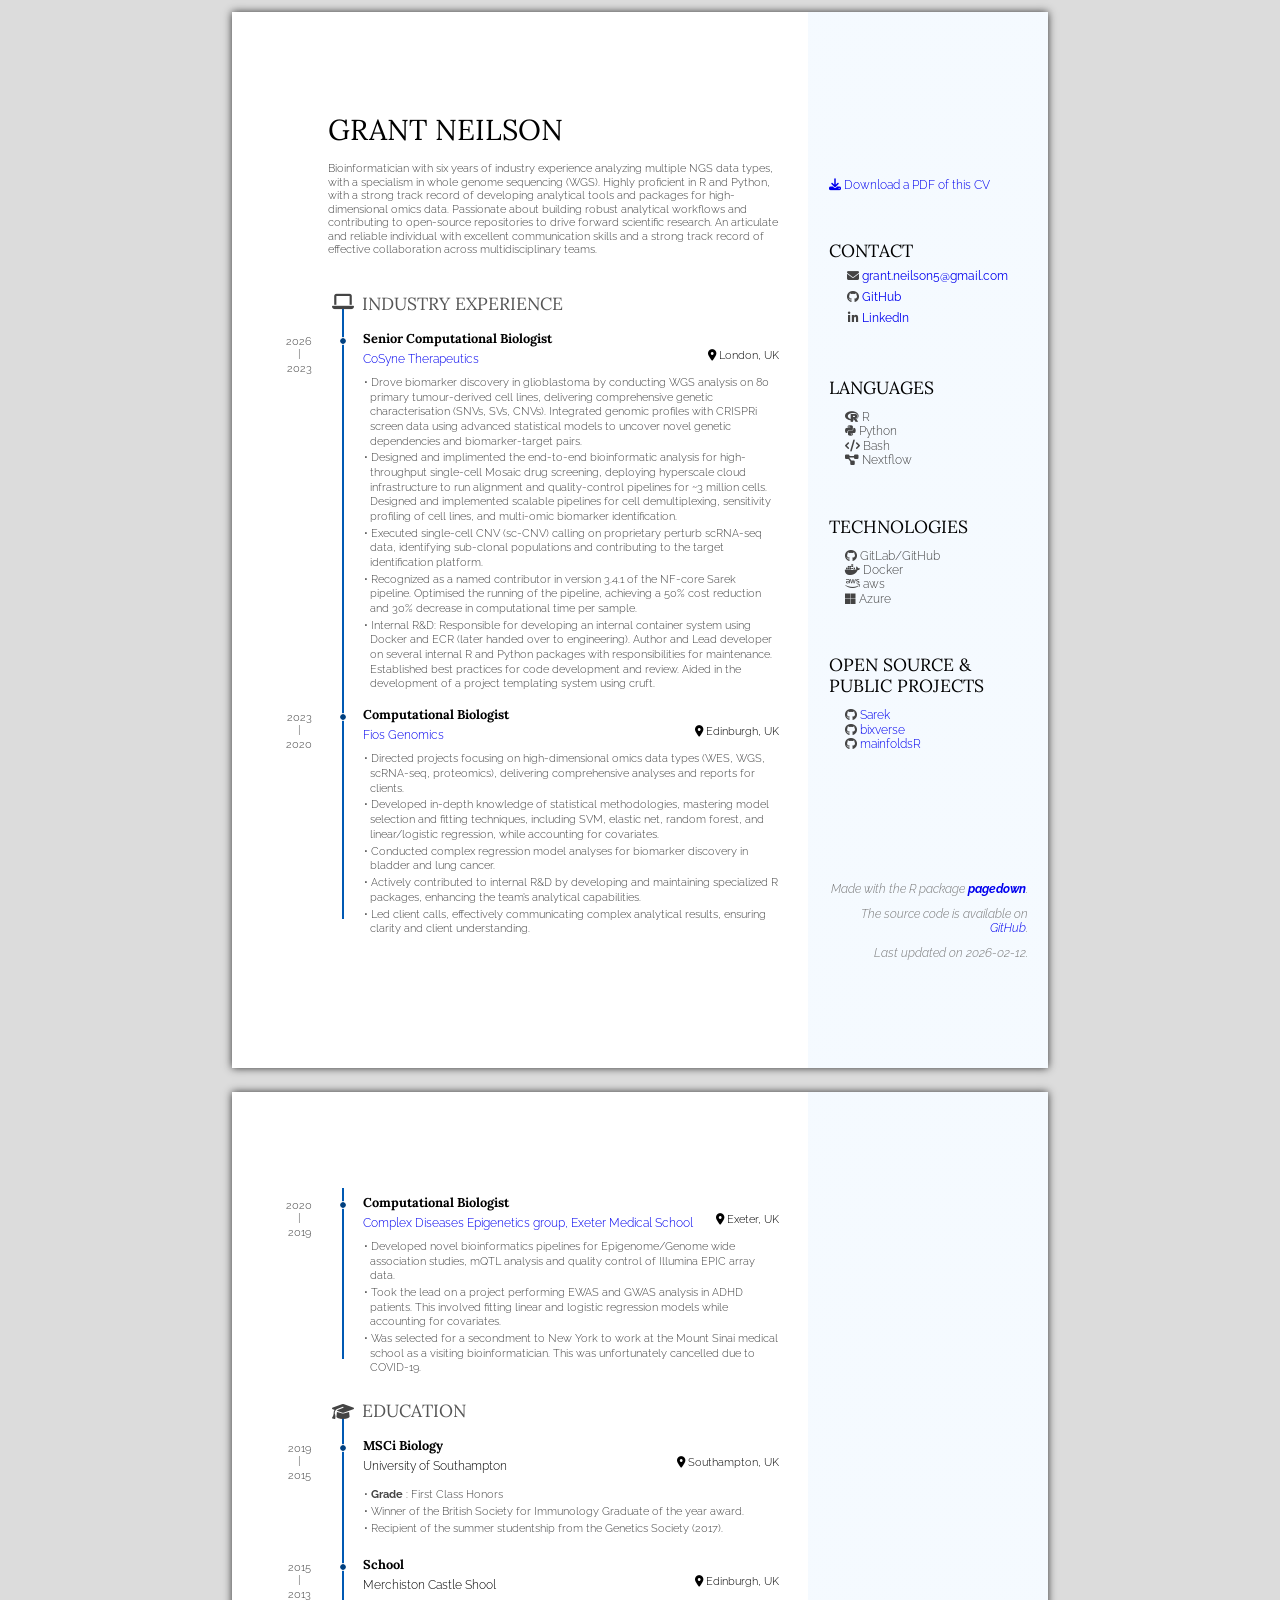
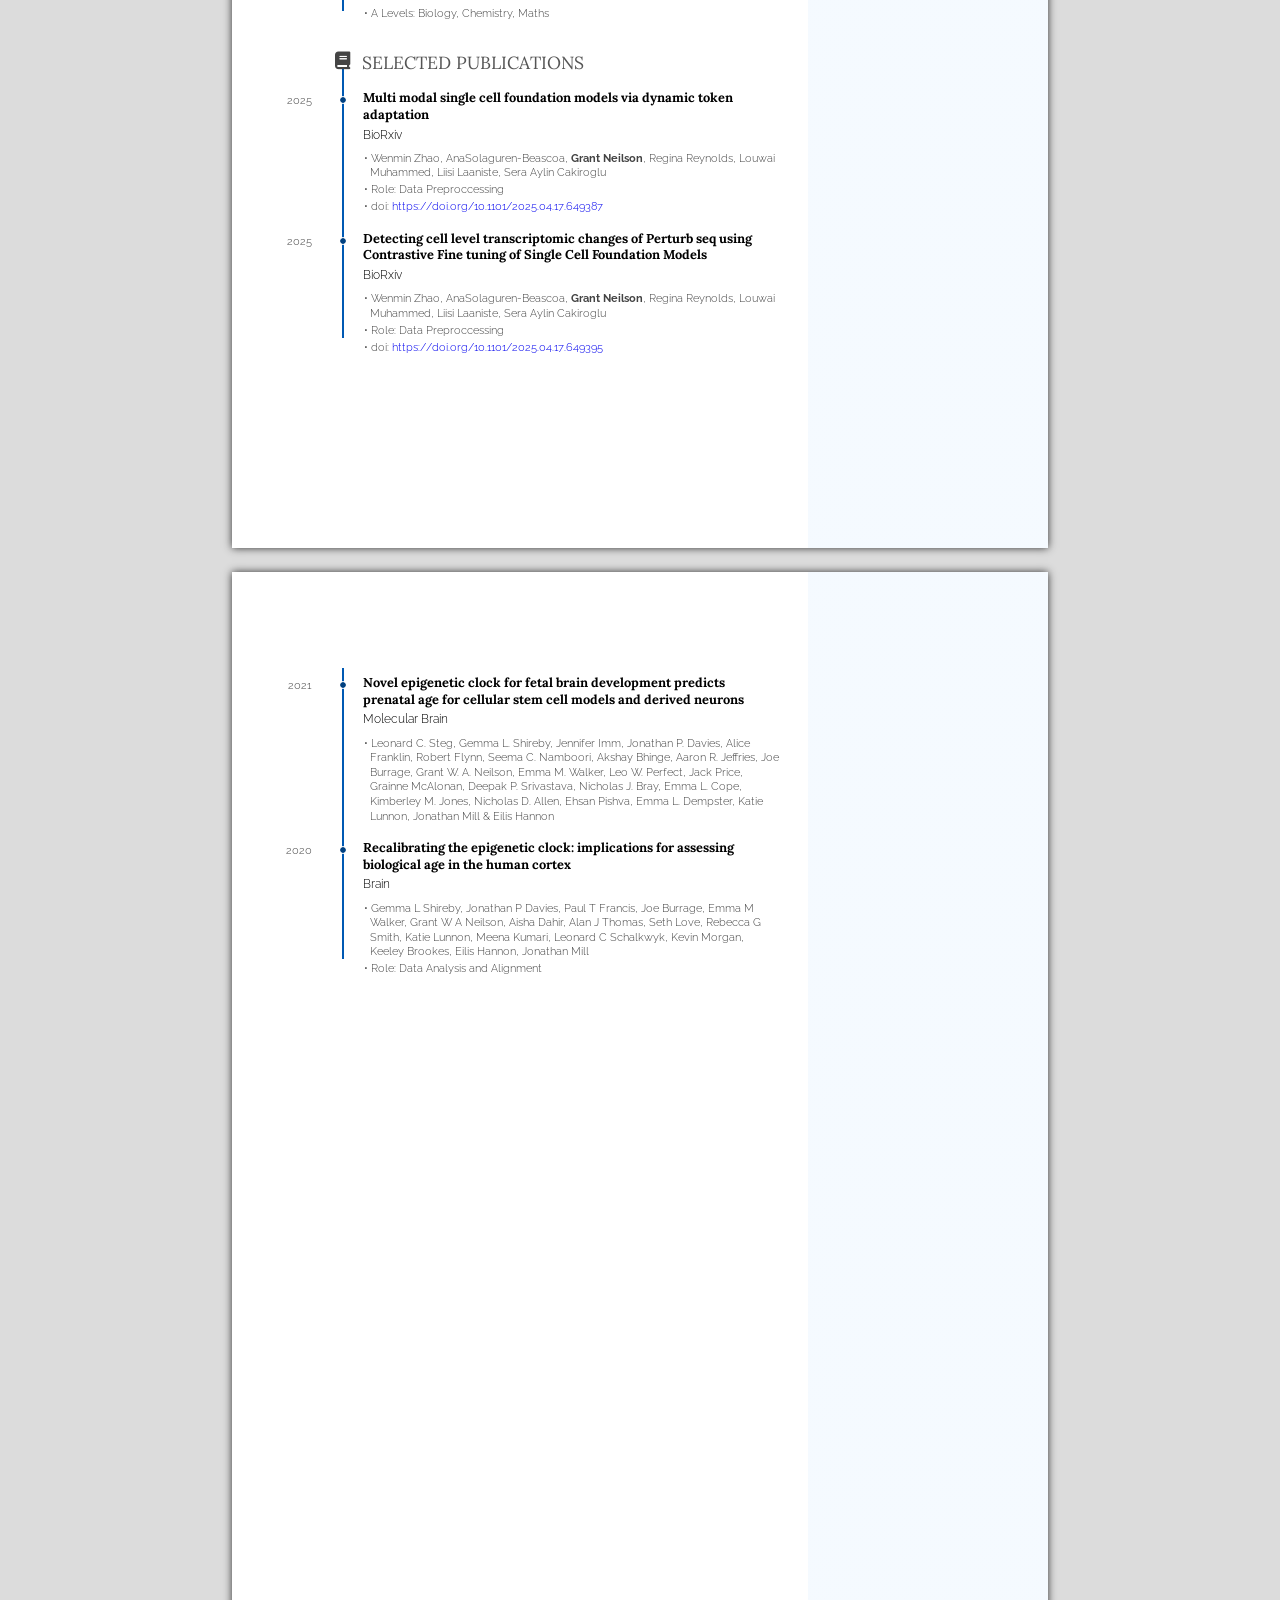
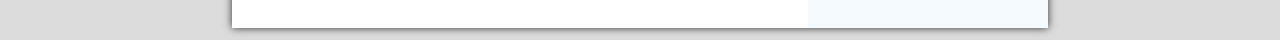
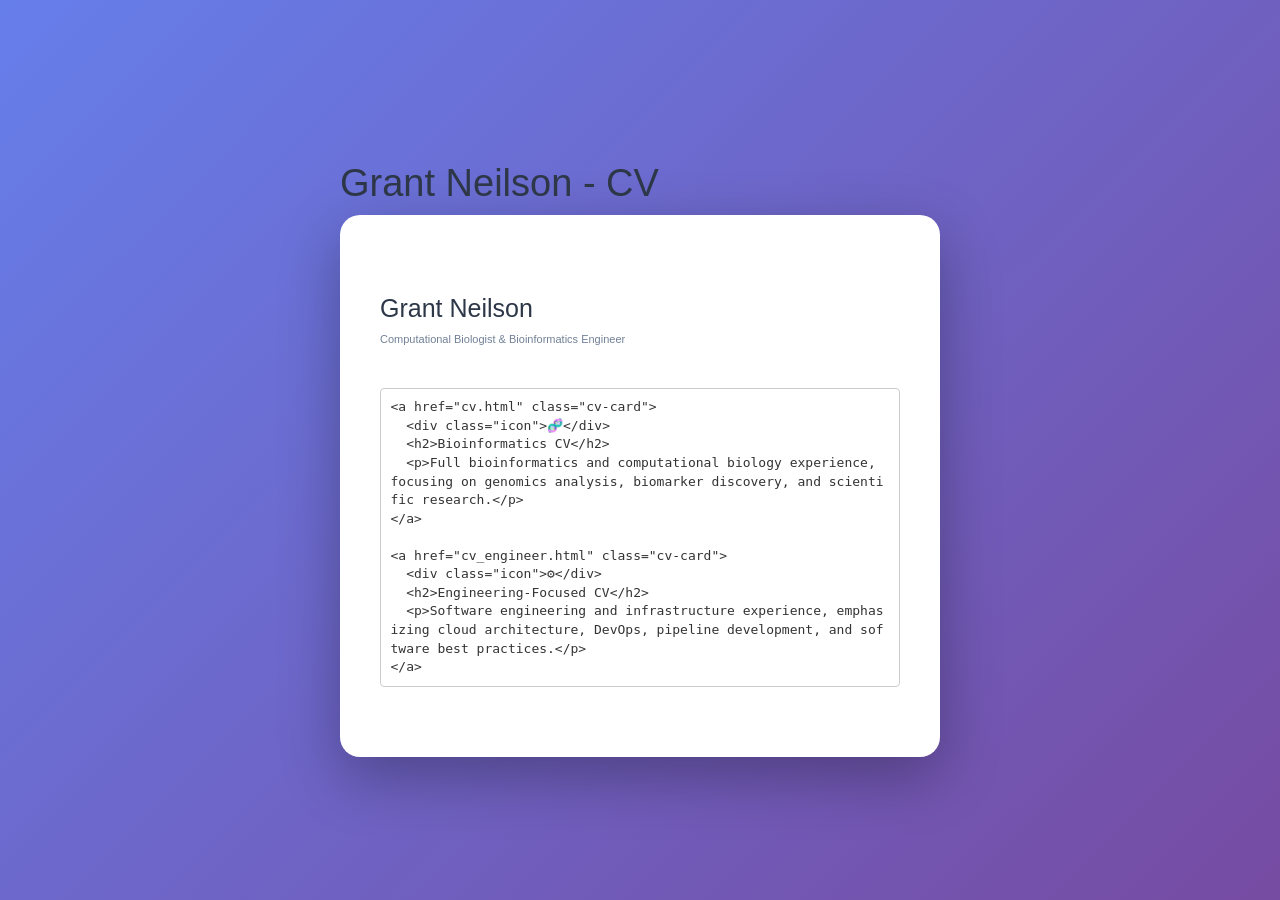
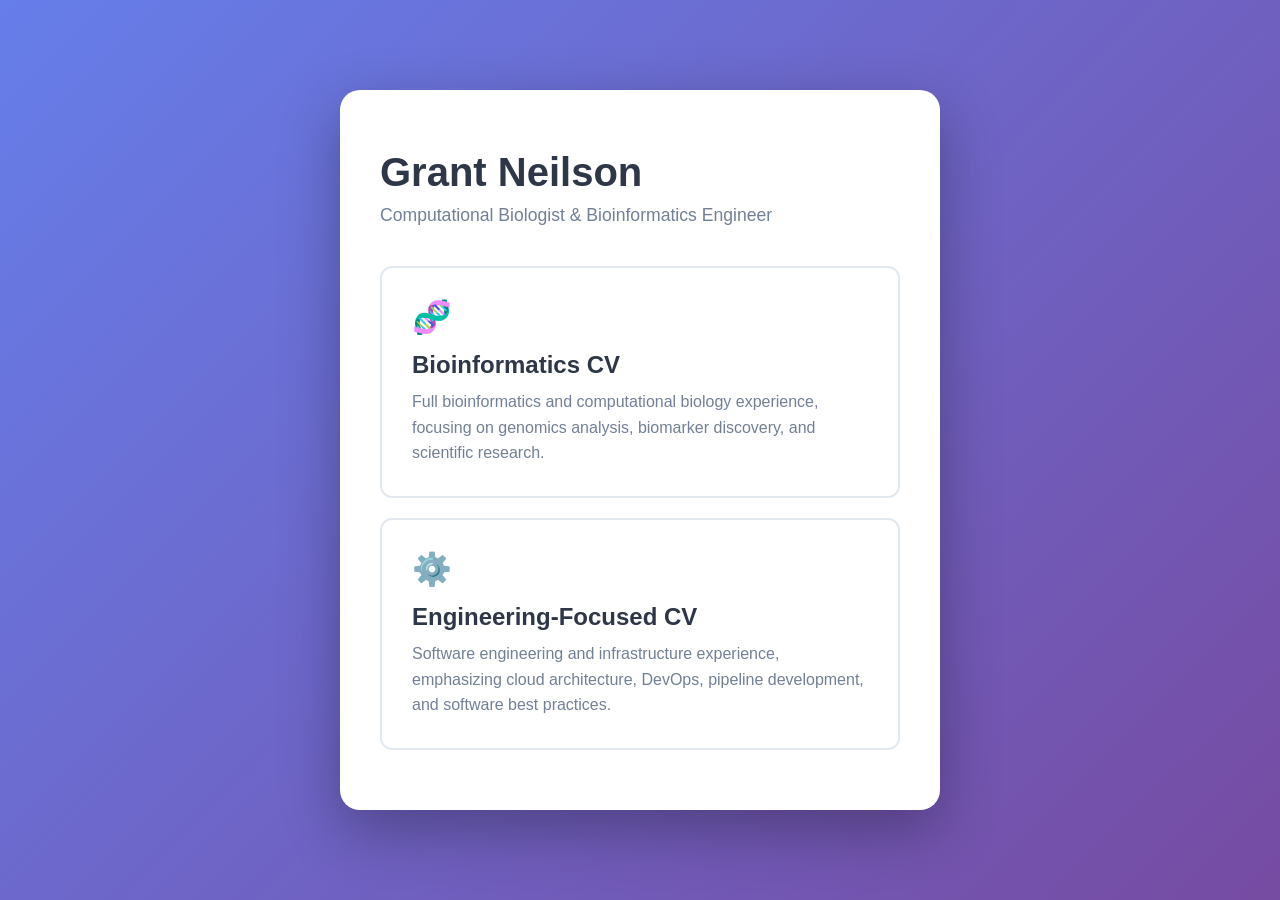
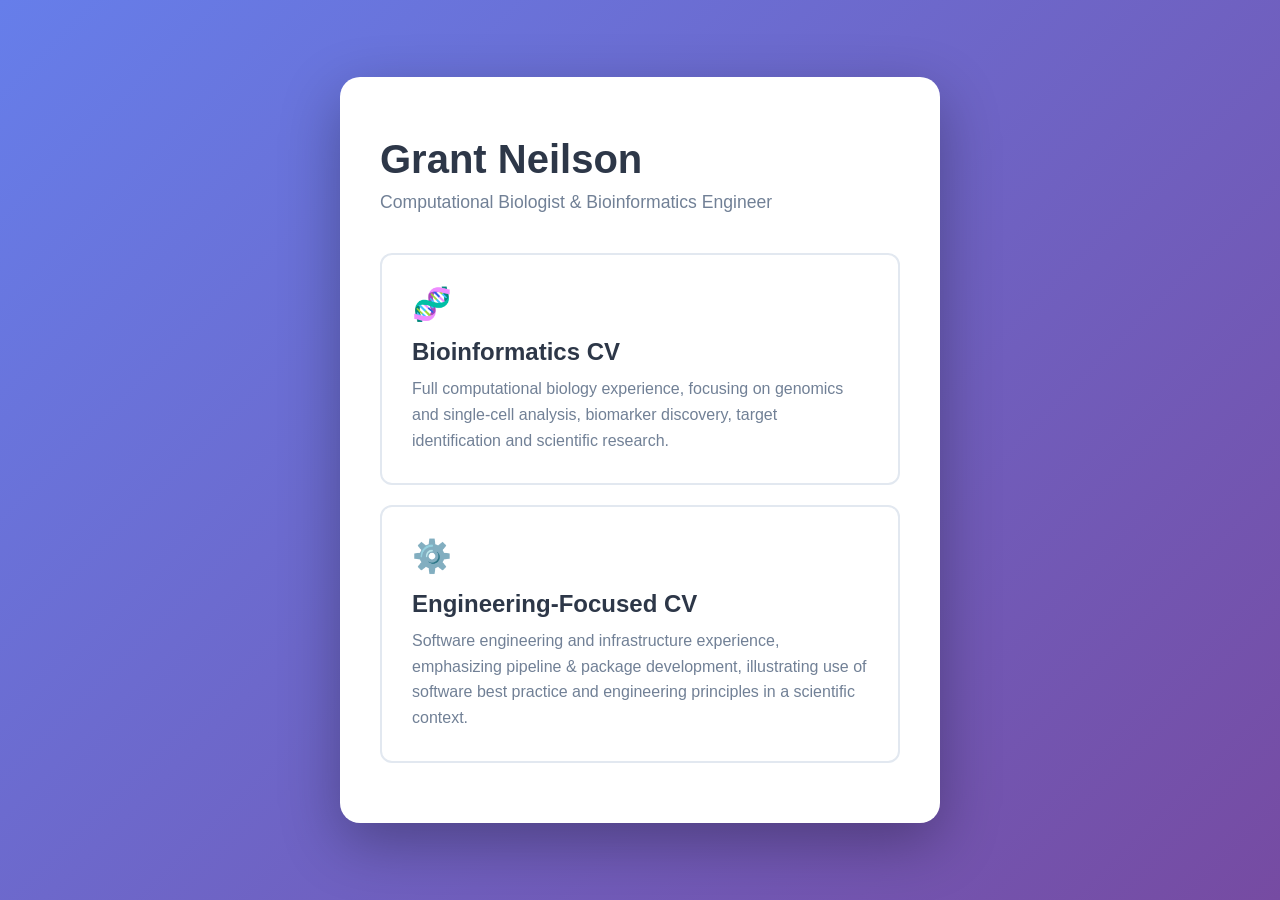
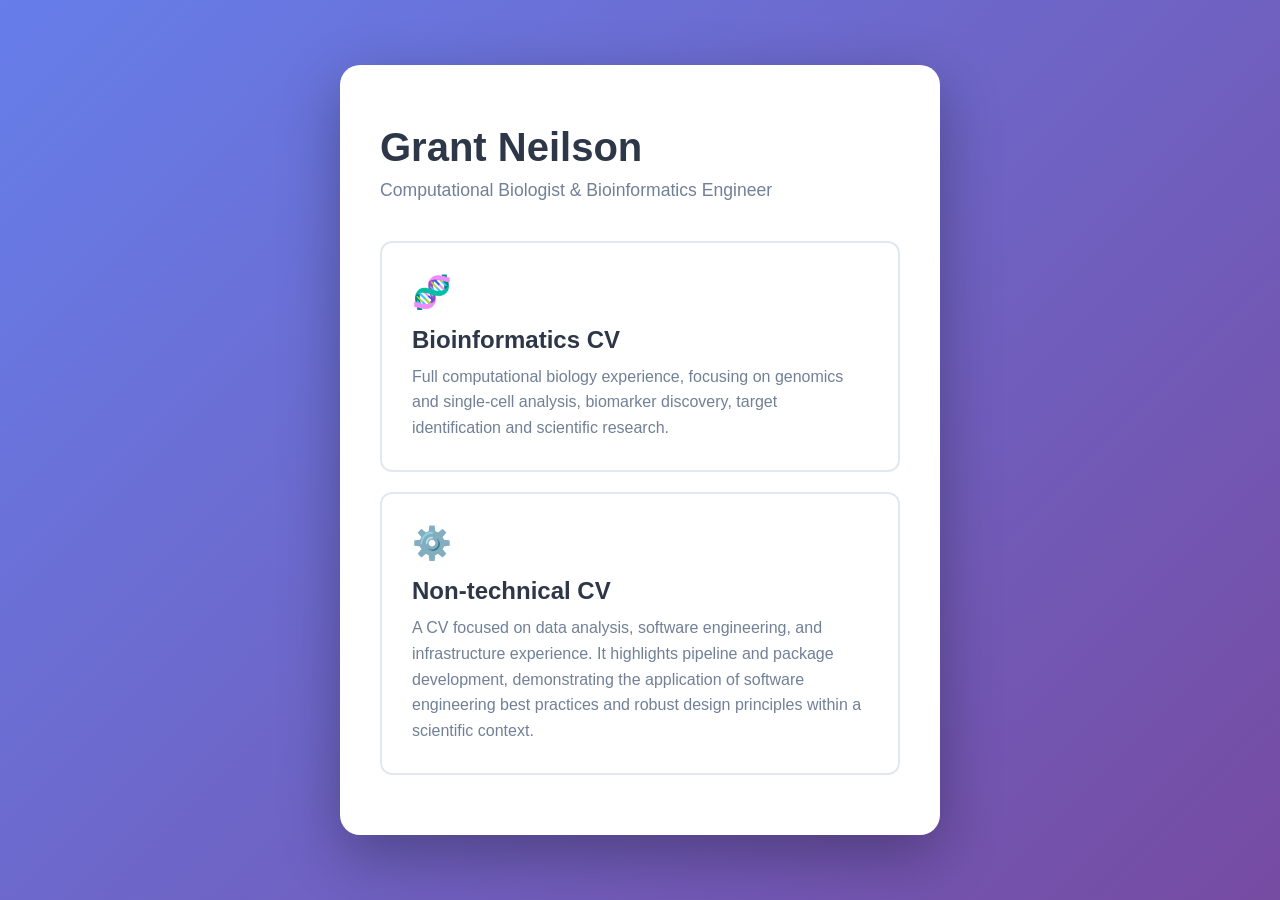
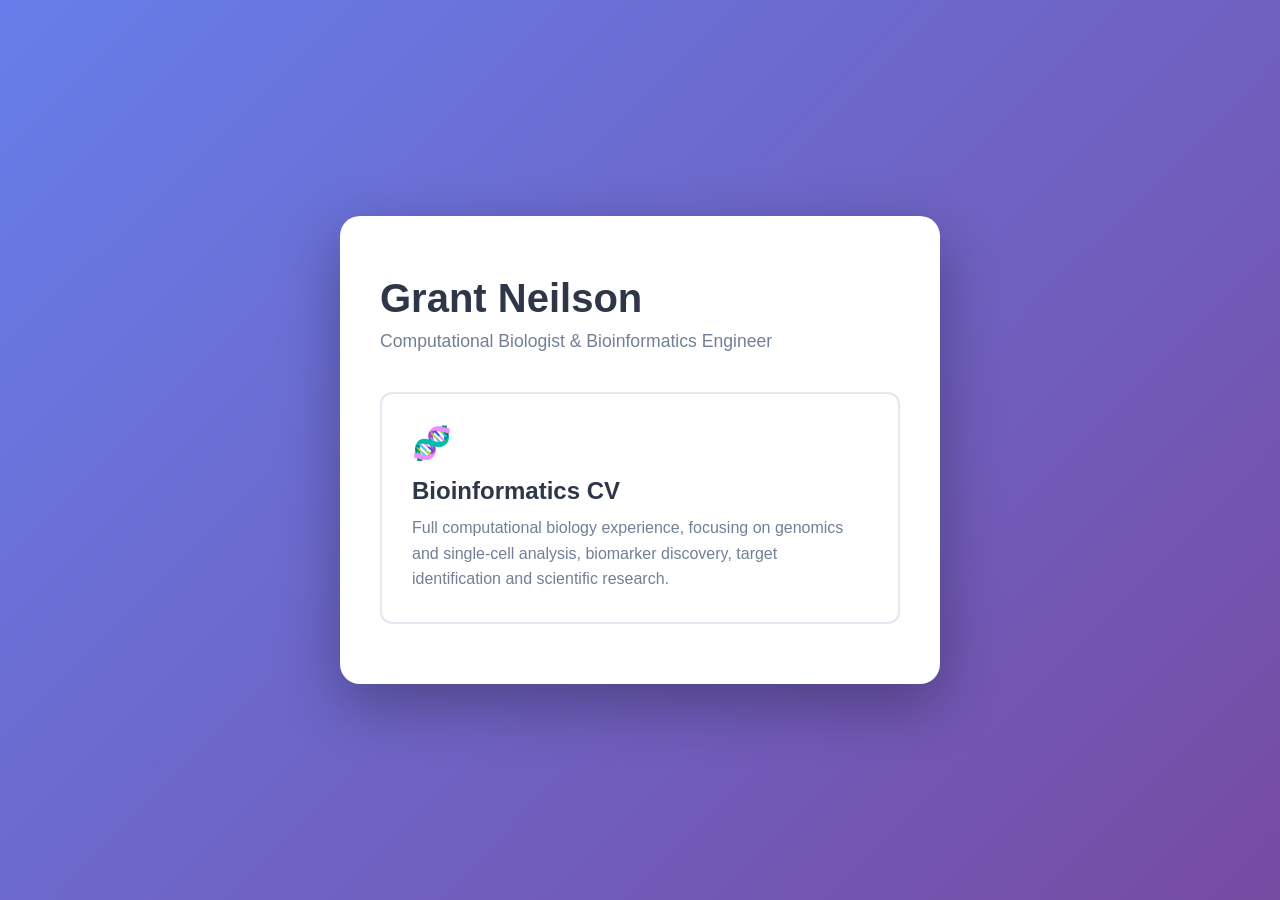
